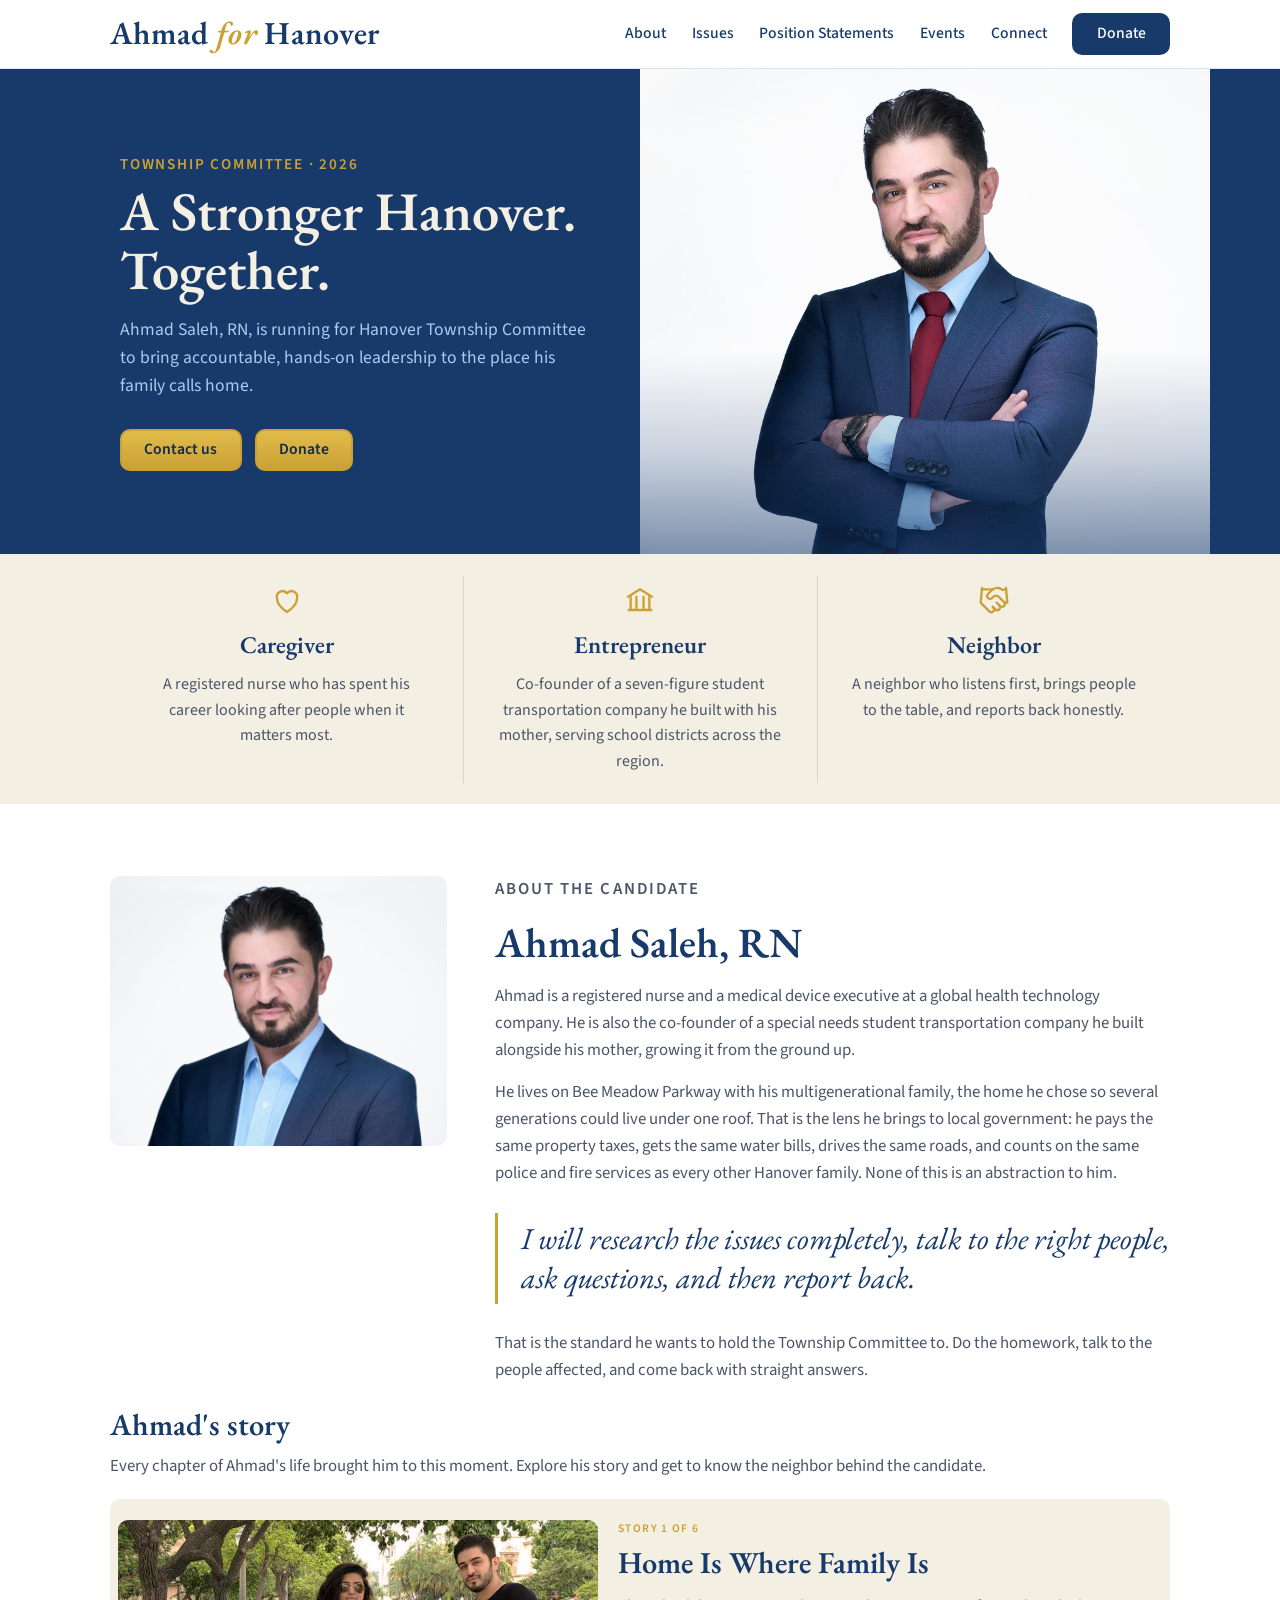
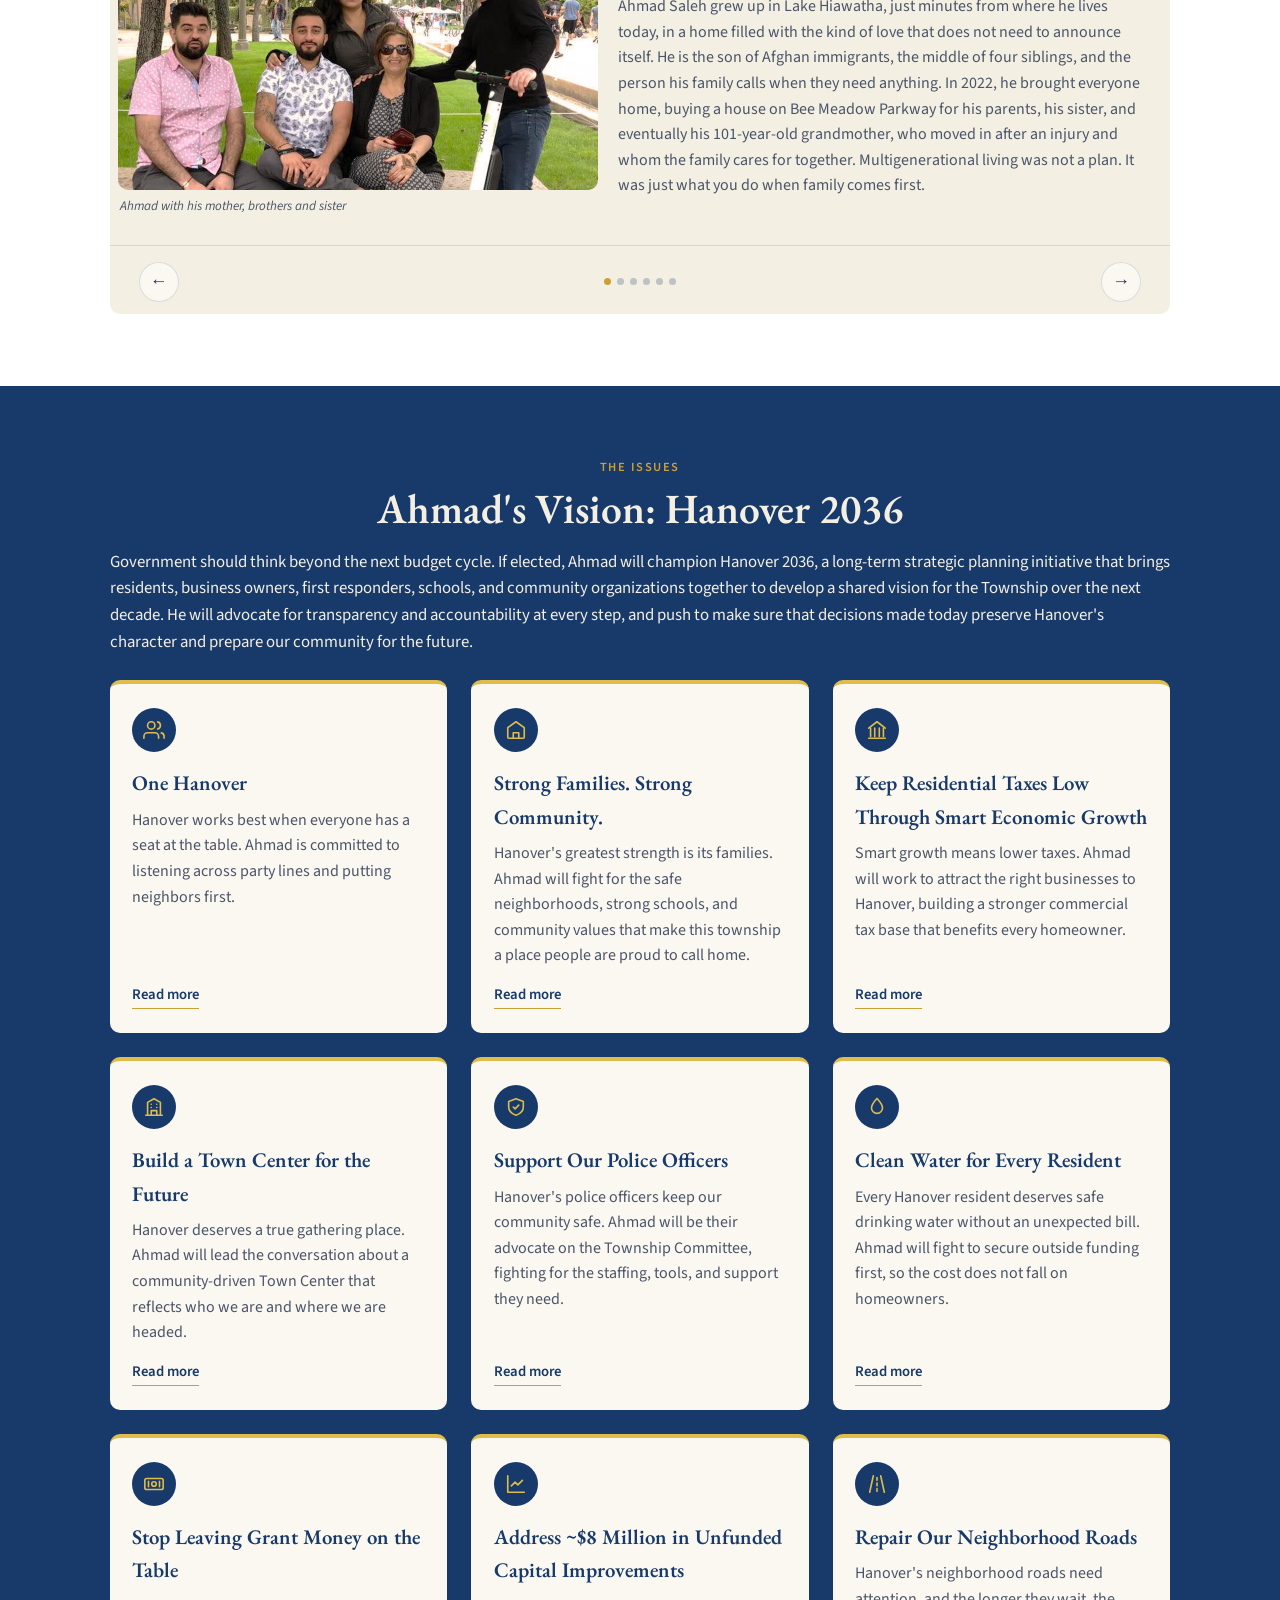
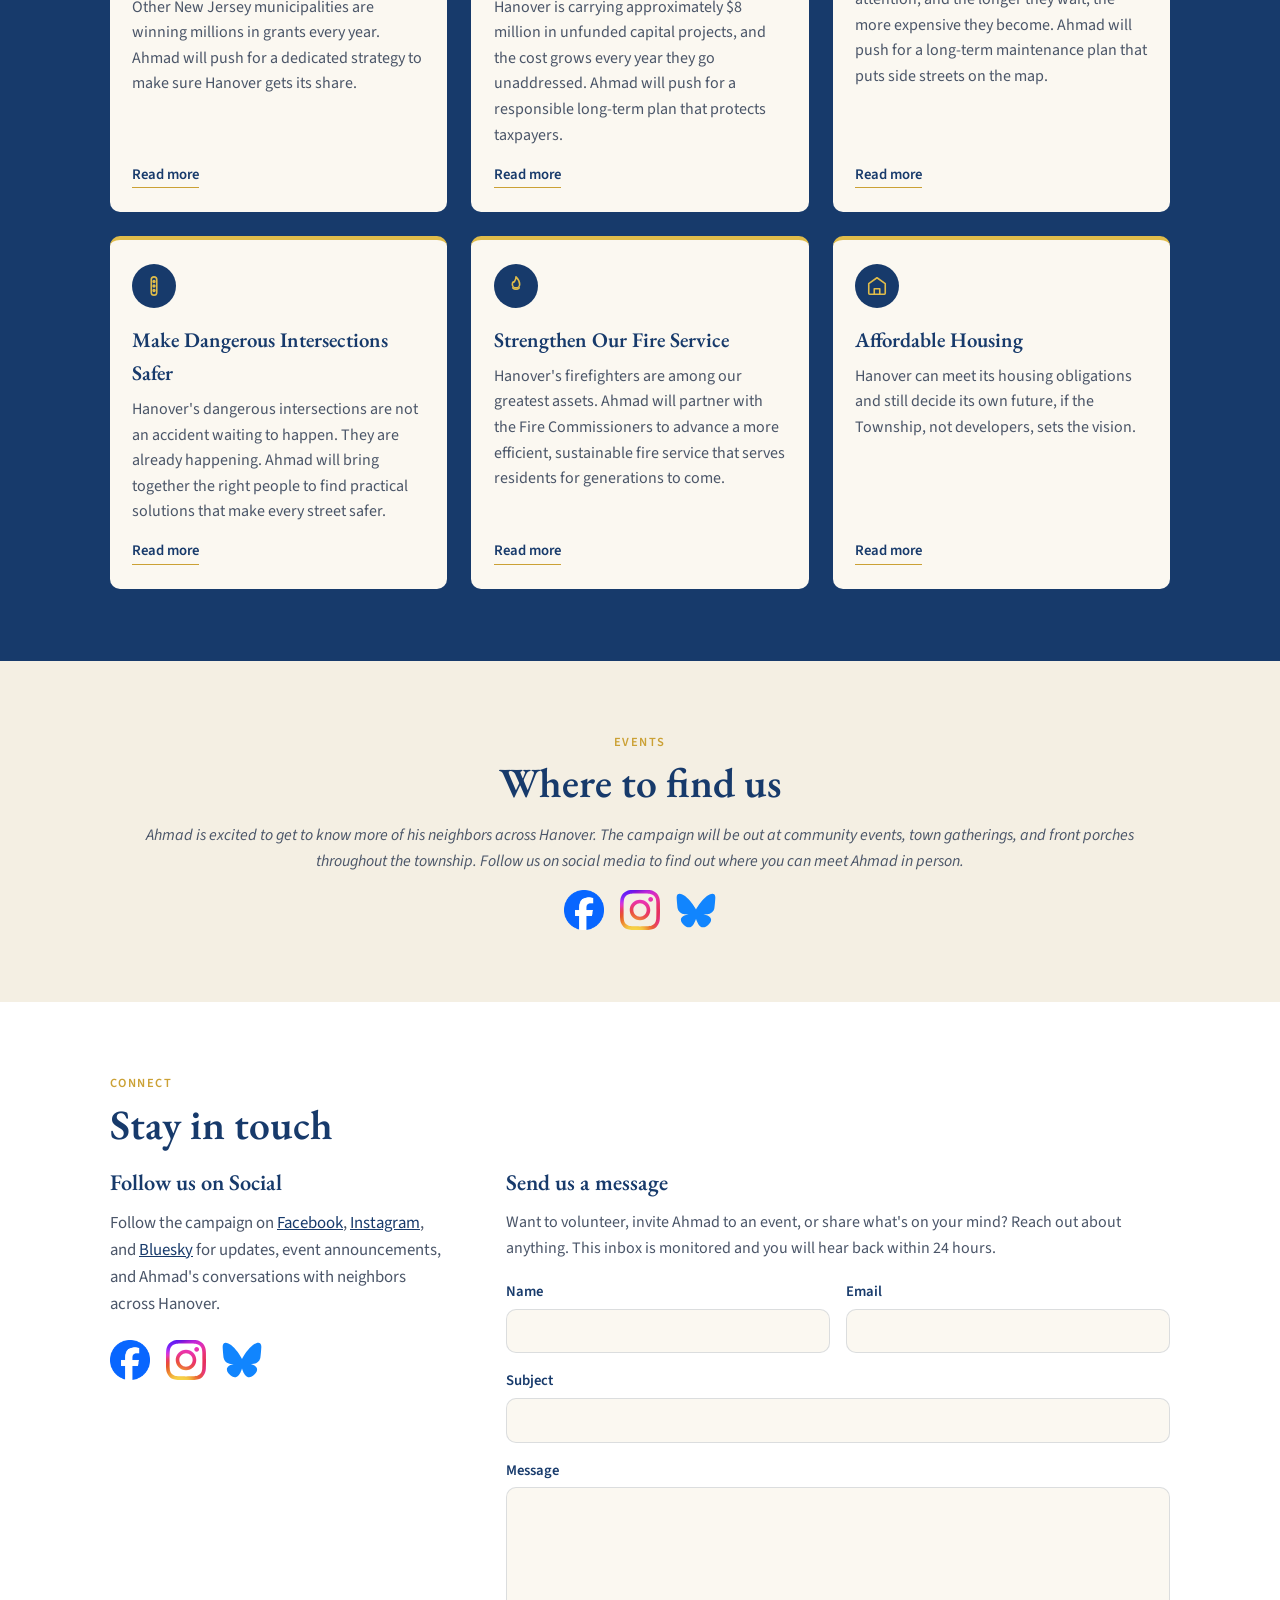
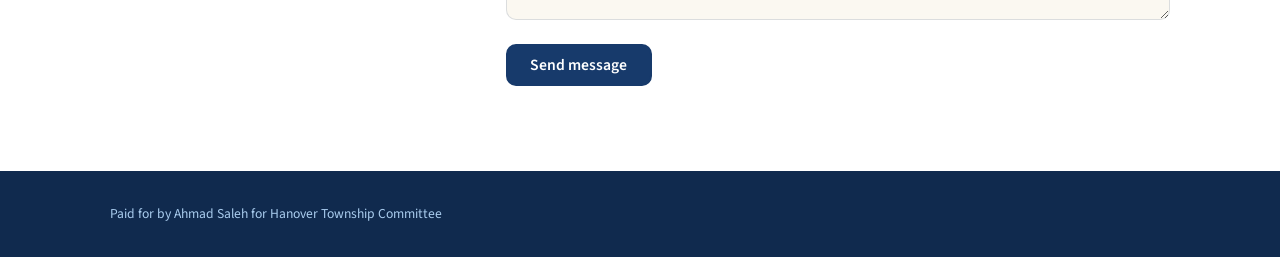
==== index.html @ 1527e68b "Update index.html" ====
<!DOCTYPE html>
<html lang="en">
<head>
<!-- Google tag (gtag.js) -->
<script async src="https://www.googletagmanager.com/gtag/js?id=G-3KCZQQZ3SS"></script>
<script>
  window.dataLayer = window.dataLayer || [];
  function gtag(){dataLayer.push(arguments);}
  gtag('js', new Date());

  gtag('config', 'G-3KCZQQZ3SS');
</script>
  <meta charset="UTF-8" />
  <meta name="viewport" content="width=device-width, initial-scale=1.0" />
  <title>Ahmad for Hanover Township Committee 2026</title>
  <meta name="description" content="Ahmad Saleh, Democrat for Hanover Township Committee. Caregiver. Builder. Bridge." />

  <!-- Google Fonts: EB Garamond (display) + Source Sans 3 (everything else) -->
  <link rel="preconnect" href="https://fonts.googleapis.com" />
  <link rel="preconnect" href="https://fonts.gstatic.com" crossorigin />
  <link href="https://fonts.googleapis.com/css2?family=EB+Garamond:ital,wght@0,400;0,500;0,600;1,400&family=Source+Sans+3:wght@400;500;600;700&display=swap" rel="stylesheet" />

  <link rel="stylesheet" href="styles/style.css" />


</head>
<body>
<!-- ============ HEADER / NAV ============ -->
  <header class="site-header">
    <div class="container nav-inner">
      <a class="brand" href="/" aria-label="Ahmad for Hanover, home">
        <!-- PLACEHOLDER: horizontal wordmark SVG goes here -->
        <span class="brand-placeholder">
          Ahmad <span class="brand-for">for</span> Hanover
        </span>
      </a>

      <button class="nav-toggle" aria-expanded="false" aria-controls="primary-nav" aria-label="Open menu">
        <span></span><span></span><span></span>
      </button>

      <nav id="primary-nav" class="primary-nav" aria-label="Primary">
        <ul>
          <li><a href="#about">About</a></li>
          <li><a href="#issues">Issues</a></li>
          <li><a href="/housing.html">Position Statements</a></li>
          <li><a href="#events">Events</a></li>
          <li><a href="#connect">Connect</a></li>
          <li><a class="btn btn-blue nav-cta" href="https://secure.actblue.com/donate/ahmad-for-hanover-township-committee" target="_blank" rel="noopener noreferrer">Donate</a></li>
        </ul>
      </nav>
    </div>
  </header>

  <main>

    <!-- ============ SPLIT HERO (Layout B) ============ -->
    <div class="hero-band">
      <section class="hero">
        <div class="hero-panel">
          <div class="hero-copy">
            <p class="eyebrow">Township Committee &middot; 2026</p>
            <h1 class="hero-title">A Stronger Hanover. Together.</h1>
            <p class="hero-sub">
              Ahmad Saleh, RN, is running for Hanover Township Committee to bring
              accountable, hands-on leadership to the place his family calls home.
            </p>
            <div class="hero-actions">
              <a class="btn btn-gold" href="#connect">Contact us</a>
              <a class="btn btn-gold" href="https://secure.actblue.com/donate/ahmad-for-hanover-township-committee" target="_blank" rel="noopener noreferrer">Donate</a>
            </div>
          </div>
        </div>
        <div class="hero-photo">
          <img class="hero-img" src="assets/images/hero.jpg" alt="Ahmad Saleh" />
          <div class="hero-photo-fade" aria-hidden="true"></div>
        </div>
      </section>
    </div>

    <!-- ============ BRAND PILLARS ============ -->
    <section class="pillars" aria-label="What Ahmad stands for">
      <div class="container pillars-grid">
        <article class="pillar">
          <div class="pillar-mark" aria-hidden="true">
            <svg viewBox="0 0 24 24" fill="none" stroke="currentColor" stroke-width="1.75" stroke-linecap="round" stroke-linejoin="round">
              <path d="M12 21s-7.5-4.6-7.5-10.2A4.3 4.3 0 0 1 12 7a4.3 4.3 0 0 1 7.5 3.8C19.5 16.4 12 21 12 21z"/>
            </svg>
          </div>
          <div class="pillar-text">
            <h2>Caregiver</h2>
            <p>A registered nurse who has spent his career looking after people when it matters most.</p>
          </div>
        </article>
        <article class="pillar">
          <div class="pillar-mark" aria-hidden="true">
            <svg viewBox="0 0 24 24" fill="none" stroke="currentColor" stroke-width="1.75" stroke-linecap="round" stroke-linejoin="round">
              <path d="M3 9.5 12 4l9 5.5"/>
              <path d="M5 9.5V19M9.33 9.5V19M14.67 9.5V19M19 9.5V19"/>
              <path d="M3.5 19.5h17"/>
            </svg>
          </div>
          <div class="pillar-text">
            <h2>Entrepreneur</h2>
            <p>Co-founder of a seven-figure student transportation company he built with his mother, serving school districts across the region.</p>
          </div>
        </article>
        <article class="pillar">
          <div class="pillar-mark" aria-hidden="true">
            <svg viewBox="0 0 24 24" fill="none" stroke="currentColor" stroke-width="1.75" stroke-linecap="round" stroke-linejoin="round">
              <path d="m11 17 2 2a1 1 0 1 0 3-3"/>
              <path d="m14 14 2.5 2.5a1 1 0 1 0 3-3l-3.88-3.88a3 3 0 0 0-4.24 0l-.88.88a1 1 0 1 1-3-3l2.81-2.81a5.79 5.79 0 0 1 7.06-.87l.47.28a2 2 0 0 0 1.42.25L21 4"/>
              <path d="m21 3 1 11h-2"/>
              <path d="M3 3 2 14l6.5 6.5a1 1 0 1 0 3-3"/>
              <path d="M3 4h8"/>
            </svg>
          </div>
          <div class="pillar-text">
            <h2>Neighbor</h2>
            <p>A neighbor who listens first, brings people to the table, and reports back honestly.</p>
          </div>
        </article>
      </div>
    </section>

    <!-- ============ ABOUT THE CANDIDATE ============ -->
    <section id="about" class="about">
      <div class="container">
        <div class="about-grid">
          <div class="about-photo">
            <img class="about-img" src="assets/images/headshot.jpg"
                alt="Ahmad Saleh, candidate for Hanover Township Committee" />
          </div>
          <div class="about-body">
            <p class="eyebrow">About the candidate</p>
            <h2 class="section-title">Ahmad Saleh, RN</h2>
            <p>
              Ahmad is a registered nurse and a medical device executive at a global health technology company.
              He is also the co-founder of a special needs student transportation company he built
              alongside his mother, growing it from the ground up.
            </p>
            <p>
              He lives on Bee Meadow Parkway with his multigenerational family, the home he chose
              so several generations could live under one roof. That is the lens he brings to local
              government: he pays the same property taxes, gets the same water bills, drives the
              same roads, and counts on the same police and fire services as every other Hanover
              family. None of this is an abstraction to him.
            </p>
            <img class="about-img about-img-mobile" src="assets/images/headshot.jpg"
               alt="Ahmad Saleh, candidate for Hanover Township Committee" />

            <blockquote class="pull-quote">
              I will research the issues completely, talk to the right people, ask questions,
              and then report back.
            </blockquote>

            <p>
              That is the standard he wants to hold the Township Committee to. Do the homework,
              talk to the people affected, and come back with straight answers.
            </p>
          </div>
        </div>

        <!-- ============ AHMAD'S STORY (inline carousel) ============ -->
        <div class="story-strip">
          <p class="story-heading">Ahmad's story</p>
          <p class="story-intro">
            Every chapter of Ahmad's life brought him to this moment. Explore his
            story and get to know the neighbor behind the candidate.
          </p>
          <div class="story-card">
            <div class="story-card-main">
              <figure class="story-figure">
                <img class="story-photo" id="story-photo" src="" alt="" />
                <figcaption class="story-caption" id="story-caption"></figcaption>
              </figure>
              <div class="story-content">
                <p class="overlay-eyebrow" id="story-count"></p>
                <h3 class="overlay-title" id="story-title"></h3>
                <div class="overlay-body" id="story-body"></div>
                <p class="overlay-swipe-hint" aria-hidden="true">&larr; swipe between stories &rarr;</p>
              </div>
            </div>
            <div class="overlay-nav story-nav">
              <button class="overlay-arrow" id="story-prev" aria-label="Previous story"><span aria-hidden="true">&larr;</span></button>
              <div class="overlay-dots" id="story-dots" aria-hidden="true"></div>
              <button class="overlay-arrow" id="story-next" aria-label="Next story"><span aria-hidden="true">&rarr;</span></button>
            </div>
          </div>
        </div>
      </div>

      <template id="story-data">
        <div data-title="Home Is Where Family Is" data-photo="assets/images/story/story-1-family.jpg" data-alt="Ahmad with his mother, brothers and sister" data-caption="Ahmad with his mother, brothers and sister">
          <p>Ahmad Saleh grew up in Lake Hiawatha, just minutes from where he lives today, in a home filled with the kind of love that does not need to announce itself. He is the son of Afghan immigrants, the middle of four siblings, and the person his family calls when they need anything. In 2022, he brought everyone home, buying a house on Bee Meadow Parkway for his parents, his sister, and eventually his 101-year-old grandmother, who moved in after an injury and whom the family cares for together. Multigenerational living was not a plan. It was just what you do when family comes first.</p>
        </div>
        <div data-title="The American Dream, Lived" data-photo="assets/images/story/story-2-american-dream.jpg" data-alt="Ahmad's mother and father" data-caption="Ahmad's mother and father">
          <p>Ahmad's father, a former engineering student from Kabul, woke at midnight for 34 years to push a coffee cart to a corner at 43rd and Broadway in Times Square. His mother earned her commercial driver's license and spent years transporting special needs children to school. They came to America with almost nothing, shielded their children from every hardship, and built a life that was, by any measure, extraordinary. Ahmad never felt the struggle. He felt rich. That is the greatest gift they gave him, and the standard he has carried ever since.</p>
        </div>
        <div data-title="A Caregiver at Heart" data-photo="assets/images/story/story-3-caregiver.jpg" data-alt="Ahmad is an experienced registered nurse" data-caption="Ahmad is an experienced registered nurse">
          <p>Ahmad found his calling in nursing almost by accident, stopping at a sign at County College of Morris one afternoon and feeling something click. He went on to graduate from Hackensack University's School of Nursing at Mountainside Hospital, where he discovered that caring for people, especially at their most vulnerable, was not just a skill but a vocation. He worked with patients at the end of life, sat with Holocaust survivors, and found in every room the same truth: showing up fully for another person is the most important thing you can do. He calls it sacred work. He still means it.</p>
        </div>
        <div data-title="The Executive Who Gets Things Done" data-photo="assets/images/story/story-4-executive.jpg" data-alt="Ahmad at the NASDAQ closing bell" data-caption="Ahmad at the NASDAQ closing bell">
          <p>Ahmad spent the past decade transforming healthcare organizations at scale, from rebuilding failing sales divisions to implementing new standards of care inside major health systems. He helped take a publicly traded healthcare company all the way to the NASDAQ closing bell. He manages budgets, negotiates contracts, works with hospital executives and boards, and applies the kind of rigorous, data-driven thinking that turns struggling organizations into high-performing ones. He brings every one of those skills to Hanover Township.</p>
        </div>
        <div data-title="An Entrepreneur's Grit" data-photo="assets/images/story/story-5-entrepreneur.jpg" data-alt="Ahmad leading employee training" data-caption="Ahmad leading employee training">
          <p>Ahmad and his mother built Safe and Secure Transportation together, starting from a conversation about why she was working for someone else's company when they could build their own. Today it is a seven-figure business serving school districts across the region, transporting special needs students with the same care his mother brought to the job long before it was hers to run. He knows what it takes to start something from nothing, make payroll, solve problems without a playbook, and be accountable to the families depending on you.</p>
        </div>
        <div data-title="Why Hanover, Why Now" data-photo="assets/images/story/story-6-hanover.jpg"  data-caption="Ahmad fellow Democrat leaders">
          <p>When Ahmad moved to Bee Meadow Parkway, he did what any neighbor does: he started paying attention. He joined the local Democratic committee, began having coffee with residents across the township, and found something consistent in those conversations: people who love Hanover and want their voices to matter more. He is running for Township Committee to bring a caring, curious, and prepared perspective to the issues affecting every household here. Not to take sides. To listen, do the homework, and show up for the town that has always felt like home.</p>
        </div>
      </template>
    </section>

    <!-- ============ ISSUES (placeholder cards) ============ -->
    <section id="issues" class="issues">
      <div class="container">
        <p class="eyebrow center">The Issues</p>
        <h2 class="section-title center">Ahmad's Vision: Hanover 2036</h2>
        <p class="issues-intro">
          Government should think beyond the next budget cycle. If elected, Ahmad will champion Hanover 2036, a long-term strategic planning initiative that brings residents, business owners, first responders, schools, and community organizations together to develop a shared vision for the Township over the next decade. He will advocate for transparency and accountability at every step, and push to make sure that decisions made today preserve Hanover's character and prepare our community for the future.
        </p>
        <div class="issues-grid">
          <article class="issue-card" data-issue="0" tabindex="0" role="button" aria-label="Read more about One Hanover">
            <span class="issue-icon" aria-hidden="true"><svg viewBox="0 0 24 24" fill="none" stroke="currentColor" stroke-width="1.75" stroke-linecap="round" stroke-linejoin="round"><path d="M17 21v-2a4 4 0 0 0-4-4H5a4 4 0 0 0-4 4v2"/><circle cx="9" cy="7" r="4"/><path d="M23 21v-2a4 4 0 0 0-3-3.87M16 3.13a4 4 0 0 1 0 7.75"/></svg></span>
            <h3>One Hanover</h3>
            <p>Hanover works best when everyone has a seat at the table. Ahmad is committed to listening across party lines and putting neighbors first.</p>
            <span class="read-more">Read more</span>
          </article>
          <article class="issue-card" data-issue="1" tabindex="0" role="button" aria-label="Read more about Strong Families, Strong Community">
            <span class="issue-icon" aria-hidden="true"><svg viewBox="0 0 24 24" fill="none" stroke="currentColor" stroke-width="1.75" stroke-linecap="round" stroke-linejoin="round"><path d="M3 9.5 12 3l9 6.5V20a1 1 0 0 1-1 1H4a1 1 0 0 1-1-1z"/><path d="M9 21v-6h6v6"/></svg></span>
            <h3>Strong Families. Strong Community.</h3>
            <p>Hanover's greatest strength is its families. Ahmad will fight for the safe neighborhoods, strong schools, and community values that make this township a place people are proud to call home.</p>
            <span class="read-more">Read more</span>
          </article>
          <article class="issue-card" data-issue="2" tabindex="0" role="button" aria-label="Read more about Keep Residential Taxes Low Through Smart Economic Growth">
            <span class="issue-icon" aria-hidden="true"><svg viewBox="0 0 24 24" fill="none" stroke="currentColor" stroke-width="1.75" stroke-linecap="round" stroke-linejoin="round"><path d="M3 21h18"/><path d="M3 10 12 3l9 7"/><path d="M5 10v9M9.5 10v9M14.5 10v9M19 10v9"/></svg></span>
            <h3>Keep Residential Taxes Low Through Smart Economic Growth</h3>
            <p>Smart growth means lower taxes. Ahmad will work to attract the right businesses to Hanover, building a stronger commercial tax base that benefits every homeowner.</p>
            <span class="read-more">Read more</span>
          </article>
          <article class="issue-card" data-issue="3" tabindex="0" role="button" aria-label="Read more about Build a Town Center for the Future">
            <span class="issue-icon" aria-hidden="true"><svg viewBox="0 0 24 24" fill="none" stroke="currentColor" stroke-width="1.75" stroke-linecap="round" stroke-linejoin="round"><path d="M3 21h18"/><path d="M5 21V7l7-4 7 4v14"/><path d="M9 21v-5h6v5"/><path d="M9 9h.01M15 9h.01M9 12.5h.01M15 12.5h.01"/></svg></span>
            <h3>Build a Town Center for the Future</h3>
            <p>Hanover deserves a true gathering place. Ahmad will lead the conversation about a community-driven Town Center that reflects who we are and where we are headed.</p><span class="read-more">Read more</span>
          </article>
          <article class="issue-card" data-issue="4" tabindex="0" role="button" aria-label="Read more about Support Our Police Officers">
            <span class="issue-icon" aria-hidden="true"><svg viewBox="0 0 24 24" fill="none" stroke="currentColor" stroke-width="1.75" stroke-linecap="round" stroke-linejoin="round"><path d="M12 3 4 6v6c0 5 3.5 7.5 8 9 4.5-1.5 8-4 8-9V6z"/><path d="m9 12 2 2 4-4"/></svg></span>
            <h3>Support Our Police Officers</h3>
            <p>Hanover's police officers keep our community safe. Ahmad will be their advocate on the Township Committee, fighting for the staffing, tools, and support they need.</p>
            <span class="read-more">Read more</span>
          </article>
          <article class="issue-card" data-issue="5" tabindex="0" role="button" aria-label="Read more about Clean Water for Every Resident">
            <span class="issue-icon" aria-hidden="true"><svg viewBox="0 0 24 24" fill="none" stroke="currentColor" stroke-width="1.75" stroke-linecap="round" stroke-linejoin="round"><path d="M12 2.7s6 6.4 6 10.3a6 6 0 0 1-12 0c0-3.9 6-10.3 6-10.3z"/></svg></span>
            <h3>Clean Water for Every Resident</h3>
            <p>Every Hanover resident deserves safe drinking water without an unexpected bill. Ahmad will fight to secure outside funding first, so the cost does not fall on homeowners.</p>
            <span class="read-more">Read more</span>
          </article>
          <article class="issue-card" data-issue="6" tabindex="0" role="button" aria-label="Read more about Stop Leaving Grant Money on the Table">
            <span class="issue-icon" aria-hidden="true"><svg viewBox="0 0 24 24" fill="none" stroke="currentColor" stroke-width="1.75" stroke-linecap="round" stroke-linejoin="round"><rect x="2" y="6" width="20" height="12" rx="2"/><circle cx="12" cy="12" r="2.5"/><path d="M6 9v6M18 9v6"/></svg></span>
            <h3>Stop Leaving Grant Money on the Table</h3>
            <p>Other New Jersey municipalities are winning millions in grants every year. Ahmad will push for a dedicated strategy to make sure Hanover gets its share.</p>
            <span class="read-more">Read more</span>
          </article>
          <article class="issue-card" data-issue="7" tabindex="0" role="button" aria-label="Read more about Address roughly 8 million dollars in Unfunded Capital Improvements">
            <span class="issue-icon" aria-hidden="true"><svg viewBox="0 0 24 24" fill="none" stroke="currentColor" stroke-width="1.75" stroke-linecap="round" stroke-linejoin="round"><path d="M3 3v18h18"/><path d="m19 8-5 5-3-3-4 4"/></svg></span>
            <h3>Address ~$8 Million in Unfunded Capital Improvements</h3>
            <p>Hanover is carrying approximately $8 million in unfunded capital projects, and the cost grows every year they go unaddressed. Ahmad will push for a responsible long-term plan that protects taxpayers.</p>
            <span class="read-more">Read more</span>
          </article>
          <article class="issue-card" data-issue="8" tabindex="0" role="button" aria-label="Read more about Repair Our Neighborhood Roads">
            <span class="issue-icon" aria-hidden="true"><svg viewBox="0 0 24 24" fill="none" stroke="currentColor" stroke-width="1.75" stroke-linecap="round" stroke-linejoin="round"><path d="M4 21 8 3M20 21 16 3"/><path d="M12 5v3M12 11v3M12 17v3"/></svg></span>
            <h3>Repair Our Neighborhood Roads</h3>
            <p>Hanover's neighborhood roads need attention, and the longer they wait, the more expensive they become. Ahmad will push for a long-term maintenance plan that puts side streets on the map.</p>
            <span class="read-more">Read more</span>
          </article>
          <article class="issue-card" data-issue="9" tabindex="0" role="button" aria-label="Read more about Make Dangerous Intersections Safer">
            <span class="issue-icon" aria-hidden="true"><svg viewBox="0 0 24 24" fill="none" stroke="currentColor" stroke-width="1.75" stroke-linecap="round" stroke-linejoin="round"><rect x="9" y="2" width="6" height="20" rx="3"/><circle cx="12" cy="7" r="1"/><circle cx="12" cy="12" r="1"/><circle cx="12" cy="17" r="1"/></svg></span>
            <h3>Make Dangerous Intersections Safer</h3>
            <p>Hanover's dangerous intersections are not an accident waiting to happen. They are already happening. Ahmad will bring together the right people to find practical solutions that make every street safer.</p>
            <span class="read-more">Read more</span>
          </article>
          <article class="issue-card" data-issue="10" tabindex="0" role="button" aria-label="Read more about Strengthen Our Fire Service">
            <span class="issue-icon" aria-hidden="true"><svg viewBox="0 0 24 24" fill="none" stroke="currentColor" stroke-width="1.75" stroke-linecap="round" stroke-linejoin="round"><path d="M12 2s4 4 4 8a4 4 0 0 1-8 0c0-1 .5-2 1-2.5C9 9 12 6 12 2z"/><path d="M8.5 14a5 5 0 0 0 7 0"/></svg></span>
            <h3>Strengthen Our Fire Service</h3>
            <p>Hanover's firefighters are among our greatest assets. Ahmad will partner with the Fire Commissioners to advance a more efficient, sustainable fire service that serves residents for generations to come.</p>
            <span class="read-more">Read more</span>
          </article>
          <article class="issue-card" data-issue="11" tabindex="0" role="button" aria-label="Read more about Affordable Housing">
            <span class="issue-icon" aria-hidden="true"><svg viewBox="0 0 24 24" fill="none" stroke="currentColor" stroke-width="1.75" stroke-linecap="round" stroke-linejoin="round"><path d="M3 9.5 12 3l9 6.5V20a1 1 0 0 1-1 1H4a1 1 0 0 1-1-1z"/><path d="M9 21v-6h6v6"/></svg></span>
            <h3>Affordable Housing</h3>
            <p>Hanover can meet its housing obligations and still decide its own future, if the Township, not developers, sets the vision.</p>
            <span class="read-more">Read more</span>
          </article>
        </div>
      </div>
    </section>

    <!-- ============ ISSUES OVERLAY ============ -->
    <div class="issue-overlay" id="issue-overlay" aria-hidden="true" role="dialog" aria-modal="true" aria-labelledby="overlay-title">
      <div class="issue-overlay-backdrop" data-close></div>
      <div class="issue-overlay-panel" role="document">
        <button class="issue-overlay-close" data-close aria-label="Close">&times;</button>
        <p class="overlay-eyebrow" id="overlay-count"></p>
        <h3 class="overlay-title" id="overlay-title"></h3>
        <div class="overlay-body" id="overlay-body"></div>
        <p class="overlay-swipe-hint" aria-hidden="true">&larr; swipe to move between issues &rarr;</p>
        <div class="overlay-nav">
          <button class="overlay-arrow" id="overlay-prev" aria-label="Previous issue"><span aria-hidden="true">&larr;</span></button>
          <div class="overlay-dots" id="overlay-dots" aria-hidden="true"></div>
          <button class="overlay-arrow" id="overlay-next" aria-label="Next issue"><span aria-hidden="true">&rarr;</span></button>
        </div>
      </div>
    </div>

    <template id="issue-data">
      <div data-title="One Hanover">
        <p>Local government should bring people together, not divide them. Whether residents are Republican, Democrat, Independent, or unaffiliated, everyone wants safe neighborhoods, well-maintained roads, responsible spending, and a town they can be proud of. If elected, Ahmad will listen first, work with anyone who has good ideas, and always put Hanover ahead of partisan politics. At the end of the day, neighbors come before party labels, and that is the principle he will bring to every meeting and every vote.</p>
      </div>
      <div data-title="Strong Families. Strong Community.">
        <p>The strength of Hanover has always been its families. Ahmad believes in supporting safe neighborhoods, access to healthcare and well-funded public health programs, excellent schools, academic achievement, personal responsibility, civic pride, patriotism, and respect for every person. If elected, he will advocate for policies that embrace new opportunities while preserving the values that have made Hanover such an exceptional place to live and raise a family.</p>
      </div>
      <div data-title="Keep Residential Taxes Low Through Smart Economic Growth">
        <p>The most sustainable way to keep residential property taxes low is by growing Hanover's commercial tax base. If elected, Ahmad will actively champion efforts to engage businesses and employers that are a good fit for the community, encouraging them to relocate or expand in Hanover. Every quality business attracted to the township strengthens the local economy, creates jobs, and helps reduce the tax burden on homeowners.</p>
      </div>
      <div data-title="Build a Town Center for the Future">
        <p>Hanover deserves a place that brings the community together. As part of Hanover 2036, Ahmad will facilitate a community-driven conversation about developing a public-private partnership to create a vibrant Town Center that supports local businesses, provides gathering spaces for families, and gives residents a destination they can truly call the heart of Hanover. He will advocate that any future development respect the character of the Township while enhancing the quality of life for everyone who calls it home.</p>
      </div>
      <div data-title="Support Our Police Officers">
        <p>Public safety is government's first responsibility. Hanover currently has approximately 31 police officers serving the Township, and Ahmad believes the community should continually evaluate whether that staffing level is sufficient to meet the needs of a growing population. If elected, he will advocate for the personnel, equipment, training, and technology officers need to continue keeping Hanover one of the safest communities in New Jersey. They will find a steadfast partner and a strong voice on the Township Committee.</p>
      </div>
      <div data-title="Clean Water for Every Resident">
        <p>Every resident deserves safe drinking water without facing an unreasonable financial burden. The controversy surrounding Hanover's water infrastructure, known locally as Pipegate, raised serious questions about transparency, accountability, and whether residents were given a full picture of the decisions being made on their behalf. Ahmad believes those questions deserve straight answers, and that the best way to restore trust is through action. If elected, he will work aggressively with neighboring municipalities, Morris County, the State of New Jersey, and the federal government to pursue every available funding opportunity for lead service line replacement. Before asking Hanover taxpayers to pay more, he will push to exhaust every outside funding source available.</p>
      </div>
      <div data-title="Stop Leaving Grant Money on the Table">
        <p>Every year, municipalities across New Jersey secure millions of dollars in grants for roads, infrastructure, parks, recreation, public safety, flood mitigation, and environmental projects. Hanover has largely left that money on the table. If elected, Ahmad will advocate for a dedicated municipal grant strategy: a systematic approach to identifying, pursuing, and winning the funding that other townships are already capturing. Every grant dollar Hanover secures is a dollar its taxpayers do not have to provide.</p>
      </div>
      <div data-title="Address ~$8 Million in Unfunded Capital Improvements">
        <p>Hanover currently has approximately $8 million in unfunded capital improvement projects that will eventually need to be addressed. While the budget appears balanced due to a provision the state allows, the Township is carrying a growing debt obligation that does not disappear by being deferred. Delaying these projects only increases their future cost, and without a long-term funding strategy, taxpayers could continue seeing approximately $1 to $2 million in additional debt issued each year just to keep pace. If elected, Ahmad will advocate for responsible financial planning that prioritizes projects, pursues outside funding, and protects taxpayers from unnecessary debt.</p>
      </div>
      <div data-title="Repair Our Neighborhood Roads">
        <p>Residents should not have to weave around potholes or drive over rough, deteriorating roads every day. If elected, Ahmad will advocate for prioritizing the repair of neighborhood streets, improving pavement conditions, and developing a long-term maintenance schedule that addresses roads before they become significantly more expensive to fix. Side streets in particular deserve attention, not just main roads. Well-maintained roads improve safety, protect vehicles, and preserve property values throughout the Township.</p>
      </div>
      <div data-title="Make Dangerous Intersections Safer">
        <p>Too many intersections throughout Hanover have become frequent locations for accidents and near misses. If elected, Ahmad will work with traffic engineers, county officials, law enforcement, and residents to identify practical safety improvements, including better traffic signal timing, improved signage, safer pedestrian crossings, and traffic-calming measures where appropriate. Smart infrastructure saves lives.</p>
      </div>
      <div data-title="Strengthen Our Fire Service">
        <p>When residents dial 911, they expect a fast and responsive fire department. Hanover's volunteer and paid firefighters are among the Township's greatest assets, and they deserve full support. While statute requires separation between the Township Committee and the independent fire districts, if elected Ahmad will partner with the Fire Commissioners to advocate for a consolidated and hybrid approach that improves operational efficiency, strengthens recruitment and retention, and explores opportunities for greater coordination where it benefits both public safety and taxpayers. He will also raise the urgency of addressing the condemned third floor of the Cedar Knolls firehouse, a safety issue that has gone unresolved for too long. The goal is straightforward: support the Commissioners, advance a sustainable hybrid model, and ensure Hanover has an outstanding fire service for generations to come.</p>
      </div>
      <div data-title="Affordable Housing">
        <p>Hanover can meet its housing obligations and still decide its own future, if the Township, not developers, sets the vision.</p>
        <p><a href="/housing.html">Read the full position statement: Affordable Housing: A Constitutional Conundrum</a></p>
      </div>
    </template>

    <!-- ============ EVENTS  ============ -->
    <section id="events" class="events">
      <div class="container">
        <p class="eyebrow center">Events</p>
        <h2 class="section-title center">Where to find us</h2>
        <p class="placeholder-note center">
          Ahmad is excited to get to know more of his neighbors across Hanover.
          The campaign will be out at community events, town gatherings, and
          front porches throughout the township. Follow us on social media to
          find out where you can meet Ahmad in person.
        </p>
        <div class="social-links social-links-center">
          <a href="https://www.facebook.com/ahmad4hanover" target="_blank" rel="noopener noreferrer" aria-label="Ahmad for Hanover on Facebook">
            <img src="assets/images/social/facebook.png" alt="" />
          </a>
          <a href="https://www.instagram.com/ahmad4hanover" target="_blank" rel="noopener noreferrer" aria-label="Ahmad for Hanover on Instagram">
            <img src="assets/images/social/instagram.svg" alt="" />
          </a>
          <a href="https://bsky.app/profile/ahmad4hanover.bsky.social" target="_blank" rel="noopener noreferrer" aria-label="Ahmad for Hanover on Bluesky">
            <img src="assets/images/social/bluesky.svg" alt="" />
          </a>
        </div>
      </div>
    </section>

    <!-- ============ CONNECT ============ -->
    <section id="connect" class="connect">
      <div class="container">
        <p class="eyebrow">Connect</p>
        <h2 class="section-title">Stay in touch</h2>
        <div class="connect-grid">
          <div class="connect-social">
            <h3 class="connect-subtitle">Follow us on Social</h3>
            <p>
              Follow the campaign on
              <a href="https://www.facebook.com/ahmad4hanover" target="_blank" rel="noopener noreferrer">Facebook</a>,
              <a href="https://www.instagram.com/ahmad4hanover" target="_blank" rel="noopener noreferrer">Instagram</a>,
              and <a href="https://bsky.app/profile/ahmad4hanover.bsky.social" target="_blank" rel="noopener noreferrer">Bluesky</a>
              for updates, event announcements, and Ahmad's conversations with
              neighbors across Hanover.
            </p>
            <div class="social-links">
              <a href="https://www.facebook.com/ahmad4hanover" target="_blank" rel="noopener noreferrer" aria-label="Ahmad for Hanover on Facebook">
                <img src="assets/images/social/facebook.png" alt="" />
              </a>
              <a href="https://www.instagram.com/ahmad4hanover" target="_blank" rel="noopener noreferrer" aria-label="Ahmad for Hanover on Instagram">
                <img src="assets/images/social/instagram.svg" alt="" />
              </a>
              <a href="https://bsky.app/profile/ahmad4hanover.bsky.social" target="_blank" rel="noopener noreferrer" aria-label="Ahmad for Hanover on Bluesky">
                <img src="assets/images/social/bluesky.svg" alt="" />
              </a>
            </div>
          </div>
          <form class="connect-form" id="connect-form" novalidate>
            <h3 class="connect-subtitle">Send us a message</h3>
            <p class="connect-form-intro">
              Want to volunteer, invite Ahmad to an event, or share what's on your
              mind? Reach out about anything. This inbox is monitored and you will
              hear back within 24 hours.
            </p>

            <div class="form-row">
              <div class="form-field">
                <label for="cf-name">Name</label>
                <input type="text" id="cf-name" name="name" required autocomplete="name" />
              </div>
              <div class="form-field">
                <label for="cf-email">Email</label>
                <input type="email" id="cf-email" name="email" required autocomplete="email" />
              </div>
            </div>
            <div class="form-field hp-field" style="position:absolute;left:-9999px;top:auto;overflow:hidden" aria-hidden="true">
              <label for="cf-website">Website</label>
              <input type="text" id="cf-website" name="website" tabindex="-1" autocomplete="off" />
            </div>
            <div class="form-field">
              <label for="cf-subject">Subject</label>
              <input type="text" id="cf-subject" name="subject" required />
            </div>
            <div class="form-field">
              <label for="cf-message">Message</label>
              <textarea id="cf-message" name="message" rows="5" required></textarea>
            </div>
            <button type="submit" class="btn btn-blue">Send message</button>
            <p class="form-status" id="form-status" role="status" aria-live="polite"></p>
          </form>
        </div>
      </div>
    </section>

  </main>

  <!-- ============ FOOTER ============ -->
  <footer class="site-footer">
    <div class="container footer-inner">
      <p class="disclaimer">Paid for by Ahmad Saleh for Hanover Township Committee</p>
    </div>
  </footer>

  <script src="scripts/scripts.js"></script>


</body>
</html>
---- styles/style.css ----
/* ==========================================================================
   Ahmad for Hanover Township Committee
   style.css  —  first pass
   Palette and type are locked. Tokens live here so there is one source of truth.
   ========================================================================== */

:root {
  /* ---- Locked palette ---- */
  --blue:       #173A6B;  /* primary */
  --gold:       #CBA135;  /* accent only, never large fills */
  --slate:      #4A5568;  /* support / body text */
  --light-blue: #A9CCEE;  /* fills / backgrounds, never text */
  --cream:      #F4EFE3;  /* ground, used instead of white */
  --white:      #FFFFFF;  /* clean ground for the masthead; flag-inspired (red detail TBD) */

  /* ---- Derived utility tones (kept on-palette) ---- */
  --blue-deep:  #102a4e;  /* darker blue for depth on the navy panel */
  --cream-card: #fbf8f1;  /* slightly lifted cream for cards on cream ground */
  --ink:        #1f2733;  /* near-black for body text, warmer than pure black */
  --hairline:   rgba(23, 58, 107, 0.14);

  /* ---- Type ---- */
  --serif: "EB Garamond", Georgia, "Times New Roman", serif;  /* display only */
  --sans:  "Source Sans 3", system-ui, -apple-system, Segoe UI, Roboto, sans-serif;
  --leading: 1.6;

  /* ---- Layout ---- */
  --maxw: 1140px;
  --gutter: clamp(1rem, 4vw, 2.5rem);
  --radius: 10px;
}

/* ---- Reset-ish ---- */
*, *::before, *::after { box-sizing: border-box; }
html { scroll-behavior: smooth; }
body {
  margin: 0;
  font-family: var(--sans);
  color: var(--ink);
  background: var(--cream);
  line-height: var(--leading);
  -webkit-font-smoothing: antialiased;
}
img { max-width: 100%; display: block; }
a { color: var(--blue); }

.container {
  width: 100%;
  max-width: var(--maxw);
  margin-inline: auto;
  padding-inline: var(--gutter);
}

/* Big serif moments, clean sans everywhere else */
h1, h2, h3, .hero-title, .section-title { font-family: var(--serif); }

.eyebrow {
  font-family: var(--sans);
  text-transform: uppercase;
  letter-spacing: 0.12em;
  font-size: 0.78rem;
  font-weight: 600;
  color: var(--gold);
  margin: 0 0 0.4rem;
}
.eyebrow.center,
.section-title.center,
.placeholder-note.center { text-align: center; }

.section-title {
  font-size: clamp(1.8rem, 3.4vw, 2.6rem);
  font-weight: 600;
  color: var(--blue);
  margin: 0 0 1rem;
  line-height: 1.15;
}

/* ---- Buttons ---- */
.btn {
  display: inline-block;
  font-family: var(--sans);
  font-weight: 600;
  font-size: 0.98rem;
  line-height: 1;
  text-decoration: none;
  padding: 0.7rem 1.4rem;
  border-radius: var(--radius);
  border: 2px solid transparent;
  cursor: pointer;
  transition: transform 0.05s ease, background 0.15s ease, color 0.15s ease;
}
.btn:active { transform: translateY(1px); }
.btn-gold {
  background: linear-gradient(180deg, #E0BC4A 0%, #CBA135 100%);
  color: var(--blue-deep);
  border-color: #CBA135;
}
.btn-gold:hover {
  background: linear-gradient(180deg, #D4AE3E 0%, #B9912D 100%);
  border-color: #b9912d;
}
.btn-blue {
  background: var(--blue);
  color: var(--white);
  border-color: var(--blue);
}
.btn-blue:hover { background: var(--blue-deep); border-color: var(--blue-deep); }

/* ==========================================================================
   HEADER / NAV
   ========================================================================== */
.site-header {
  background: var(--white);
  border-bottom: 1px solid var(--hairline);
  position: sticky;
  top: 0;
  z-index: 50;
}
.nav-inner {
  display: flex;
  align-items: center;
  justify-content: space-between;
  min-height: 68px;
}
.brand { text-decoration: none; }
.brand-placeholder {
  font-family: var(--serif);
  font-size: 2rem;
  font-weight: 600;
  color: var(--blue);
  letter-spacing: 0.01em;
}
.brand-for { color: var(--gold); font-style: italic; }

.primary-nav ul {
  list-style: none;
  display: flex;
  align-items: center;
  gap: 1.6rem;
  margin: 0;
  padding: 0;
}
.primary-nav a {
  font-family: var(--sans);
  color: var(--blue);
  text-decoration: none;
  font-weight: 500;
  font-size: 0.98rem;
}
.primary-nav a:hover { color: var(--blue-deep); }
.nav-cta { color: var(--white) !important; }
.nav-cta:hover { color: var(--white) !important; }

.nav-toggle {
  display: none;
  flex-direction: column;
  gap: 5px;
  background: none;
  border: 0;
  padding: 8px;
  cursor: pointer;
}
.nav-toggle span {
  width: 26px;
  height: 2px;
  background: var(--blue);
  display: block;
}

/* ==========================================================================
   SPLIT HERO (Layout B)
   ========================================================================== */
.hero {
  max-width: var(--maxw);
  margin-inline: auto;
  display: grid;
  grid-template-columns: 1fr 1fr;
  height: 485px;
  overflow: hidden;
}

.hero-band {
  background: var(--blue);
}

.hero-panel {
  background: var(--blue);
  display: flex;
  align-items: center;
  padding: clamp(2.5rem, 6vw, 5rem) var(--gutter);
}
.hero-copy { max-width: 30rem; margin-left: auto; }
.hero-copy .eyebrow { font-size: 0.95rem; }

.hero-title {
  color: var(--cream);
  font-size: clamp(2.2rem, 4.5vw, 3.4rem);
  font-weight: 600;
  line-height: 1.08;
  margin: 0 0 1rem;
}
.hero-sub {
  color: var(--light-blue);
  font-size: 1.1rem;
  margin: 0 0 1.8rem;
}
.hero-actions { display: flex; gap: 0.8rem; flex-wrap: wrap; }

.hero-photo { background: var(--light-blue); position: relative; overflow: hidden; }
.hero-img {
  width: 100%;
  height: 485px;
  object-fit: cover;
  object-position: 50% 25%;
  display: block;
}
.hero-photo-fade {
  position: absolute;
  inset: 0;
  pointer-events: none;
  background: linear-gradient(to top,
    rgba(23,58,107,0.55) 0%,
    rgba(23,58,107,0.22) 20%,
    rgba(23,58,107,0.0) 42%);
}

/* ==========================================================================
   BRAND PILLARS
   ========================================================================== */
.pillars { background: var(--cream); padding: clamp(0.75rem, 2vw, 1.35rem) 0; }
.pillars-grid {
  display: grid;
  grid-template-columns: repeat(3, 1fr);
}
.pillar {
  padding: 0.5rem 2rem;
  text-align: center;
}
.pillar + .pillar { border-left: 1px solid var(--hairline); }
.pillar-mark { color: var(--gold); margin-bottom: 0.1rem; }
.pillar-mark svg { width: 32px; height: 32px; }
.pillar h2 {
  color: var(--blue);
  font-size: 1.5rem;
  font-weight: 600;
  margin: 0 0 0.5rem;
}
.pillar p { color: var(--slate); margin: 0; }

/* ==========================================================================
   ABOUT
   ========================================================================== */
.about { background: var(--white); padding: clamp(2.5rem, 6vw, 4.5rem) 0; }
.about-grid {
  display: grid;
  grid-template-columns: 1fr 2fr;
  gap: clamp(1.5rem, 4vw, 3rem);
  align-items: start;
}
.about-img { width: 100%; border-radius: var(--radius); display: block; }
.about-img-mobile { display: none; }
.about-body p { color: var(--slate); margin: 0 0 1rem; font-size: 1.05rem; }

.pull-quote {
  font-family: var(--serif);
  font-style: italic;
  font-size: clamp(1.4rem, 2.6vw, 1.9rem);
  line-height: 1.3;
  color: var(--blue);
  border-left: 3px solid var(--gold);
  padding: 0.4rem 0 0.4rem 1.4rem;
  margin: 1.6rem 0;
}
.about-links {
  font-size: 0.95rem;
  background: var(--cream);
  border-radius: var(--radius);
  padding: 0.7rem 1rem;
  display: inline-block;
}
.about-links a { font-weight: 600; border-bottom: 1.5px solid var(--gold); text-decoration: none; padding-bottom: 1px; }

.story-heading {
  font-family: var(--serif);
  color: var(--blue);
  font-size: clamp(1.4rem, 2.4vw, 1.9rem);
  font-weight: 600;
  margin: 0 0 0.3rem;
}

/* ---- Ahmad's story (inline carousel) ---- */
.story-strip { margin-top: 0rem; }
.story-intro { color: var(--slate); margin: 0 0 1.2rem; font-size: 1.05rem; }

.story-card {
  background: var(--cream);
  border-radius: var(--radius);
  overflow: hidden;
}
.story-card-main {
  display: grid;
  grid-template-columns: 480px 1fr;
  gap: 1rem;
  align-items: start;
  padding: 0.5rem 0 0.5rem 0.5rem;
  margin-top: 0.4rem; 
}
.story-figure { margin: 0; }

.story-caption {
  font-size: 0.82rem;
  font-style: italic;
  color: var(--slate);
  margin-top: 0.4rem;
  padding-left: 2px;
}
.story-photo {
  width: 100%;
  height: 270px;
  object-fit: cover;
  display: block;
  border-radius: var(--radius);
  margin-top: 0.4rem; 
}
.story-content { padding: 0 1.5rem 0 .25rem; }
.story-nav {
  margin-top: 0;
  padding: 0.8rem 1.8rem;
  border-top: 1px solid var(--hairline);
}
.story-nav .overlay-arrow { background: var(--cream-card); }

/* ==========================================================================
   ISSUES
   ========================================================================== */
.issues { background: var(--blue); padding: clamp(2.5rem, 6vw, 4.5rem) 0; }
.issues .section-title { color: var(--cream); }
.issues-intro {
  max-width: none;
  margin: 0;
  text-align: left;
  font-size: 1.05rem;
  color: var(--cream);
}
.issues-grid {
  display: grid;
  grid-template-columns: repeat(3, 1fr);
  gap: 1.5rem;
  margin-top: 1.5rem;
}
.issue-card {
  display: flex;
  flex-direction: column;
  background: var(--cream-card);
  border-top: 4px solid #E0BC4A;
  border-radius: var(--radius);
  padding: 1.5rem 1.4rem;
  cursor: pointer;
  transition: transform 0.12s ease, box-shadow 0.12s ease;
}
.issue-card:hover,
.issue-card:focus-visible {
  transform: translateY(-2px);
  box-shadow: 0 6px 18px rgba(16, 42, 78, 0.18);
  outline: none;
}
.issue-icon {
  display: inline-flex;
  align-items: center;
  justify-content: center;
  width: 44px;
  height: 44px;
  border-radius: 50%;
  background: var(--blue);
  color: #E0BC4A;
  margin-bottom: 0.9rem;
}
.issue-icon svg { width: 22px; height: 22px; }
.issue-card h3 {
  font-family: var(--serif);
  color: var(--blue);
  font-size: 1.3rem;
  font-weight: 600;
  margin: 0 0 0.5rem;
}
.issue-card p { color: var(--slate); margin: 0; flex: 1; }
.read-more {
  align-self: flex-start;
  margin-top: 0.9rem;
  color: var(--blue);
  font-family: var(--sans);
  font-size: 0.92rem;
  font-weight: 600;
  border-bottom: 1.5px solid var(--gold);
  padding-bottom: 1px;
}

/* ---- Issues overlay ---- */
.issue-overlay {
  position: fixed;
  inset: 0;
  z-index: 100;
  display: none;
  align-items: center;
  justify-content: center;
  padding: 1.5rem;
}
.issue-overlay.open { display: flex; }
.issue-overlay-backdrop {
  position: absolute;
  inset: 0;
  background: rgba(16, 42, 78, 0.55);
}
.issue-overlay-panel {
  position: relative;
  background: var(--cream);
  border-radius: var(--radius);
  max-width: 480px;
  width: 100%;
  max-height: 85vh;
  overflow-y: auto;
  padding: 2rem 2rem 1.6rem;
  box-shadow: 0 24px 60px rgba(16, 42, 78, 0.4);
}
.issue-overlay-close {
  position: absolute;
  top: 0.7rem;
  right: 0.9rem;
  background: none;
  border: 0;
  font-size: 1.7rem;
  line-height: 1;
  color: var(--slate);
  cursor: pointer;
  padding: 0.2rem;
}
.overlay-eyebrow {
  font-family: var(--sans);
  text-transform: uppercase;
  letter-spacing: 0.12em;
  font-size: 0.72rem;
  font-weight: 600;
  color: var(--gold);
  margin: 0.4rem 0 0.4rem;
}
.overlay-title {
  font-family: var(--serif);
  color: var(--blue);
  font-size: clamp(1.5rem, 3vw, 1.9rem);
  font-weight: 600;
  line-height: 1.15;
  margin: 0 0 0.9rem;
}
.overlay-body p {
  color: var(--slate);
  font-size: 1rem;
  line-height: var(--leading);
  margin: 0 0 0.9rem;
}
.overlay-swipe-hint {
  display: none;
  text-align: center;
  color: var(--slate);
  font-style: italic;
  font-size: 0.82rem;
  margin: 0.6rem 0 0.4rem;
}
.overlay-nav {
  display: flex;
  align-items: center;
  justify-content: space-between;
  margin-top: 1.2rem;
  padding-top: 1rem;
  border-top: 1px solid var(--hairline);
}
.overlay-arrow {
  display: inline-flex;
  align-items: center;
  justify-content: center;
  width: 40px;
  height: 40px;
  border-radius: 50%;
  border: 1px solid var(--hairline);
  background: none;
  color: var(--blue);
  font-size: 1.1rem;
  cursor: pointer;
  transition: background 0.12s ease;
}
.overlay-arrow:hover { background: rgba(23, 58, 107, 0.06); }
.overlay-dots { display: flex; gap: 6px; }
.overlay-dots span {
  width: 7px;
  height: 7px;
  border-radius: 50%;
  background: rgba(23, 58, 107, 0.25);
}
.overlay-dots span.active { background: var(--gold); }

/* ==========================================================================
   EVENTS / DONATE / GET INVOLVED placeholders
   ========================================================================== */
.events { padding: clamp(2.5rem, 6vw, 4.5rem) 0; }
.placeholder-note { color: var(--slate); font-style: italic; }

.donate { background: var(--white); padding: clamp(2.5rem, 6vw, 4.5rem) 0; }
.donate-inner { text-align: center; max-width: 40rem; margin-inline: auto; }
.donate-inner p { color: var(--slate); margin: 0 0 1.4rem; font-size: 1.05rem; }

.get-involved { background: var(--light-blue); padding: clamp(2.5rem, 6vw, 4.5rem) 0; }
.get-involved-inner { text-align: center; max-width: 40rem; margin-inline: auto; }
.get-involved-inner p { color: var(--blue-deep); margin: 0 0 1.4rem; font-size: 1.05rem; }

/* ==========================================================================
   CONNECT
   ========================================================================== */
.connect { background: var(--white); padding: clamp(2.5rem, 6vw, 4.5rem) 0; }
.connect-grid {
  display: grid;
  grid-template-columns: 1fr 2fr;
  gap: clamp(2rem, 5vw, 4rem);
  align-items: start;
  margin-top: 1rem;
}
.connect-social p { color: var(--slate); font-size: 1.05rem; margin: 0 0 1.4rem; }
.social-links { display: flex; gap: 1rem; }
.social-links a { display: inline-block; transition: transform 0.1s ease; }
.social-links a:hover { transform: translateY(-2px); }
.social-links img { width: 40px; height: 40px; object-fit: contain; }

.social-links-center { justify-content: center; }

.connect-subtitle {
  font-family: var(--serif);
  color: var(--blue);
  font-size: 1.4rem;
  font-weight: 600;
  margin: 0 0 0.6rem;
}
.connect-form-intro { color: var(--slate); font-size: 1rem; margin: 0 0 1.2rem; }

.connect-form .form-row {
  display: grid;
  grid-template-columns: 1fr 1fr;
  gap: 1rem;
}
.form-field { margin-bottom: 1rem; }
.form-field label {
  display: block;
  font-weight: 600;
  font-size: 0.92rem;
  color: var(--blue);
  margin-bottom: 0.3rem;
}
.form-field input,
.form-field textarea {
  width: 100%;
  font-family: var(--sans);
  font-size: 1rem;
  color: var(--ink);
  background: var(--cream-card);
  border: 1px solid var(--hairline);
  border-radius: var(--radius);
  padding: 0.65rem 0.8rem;
}
.form-field input:focus,
.form-field textarea:focus {
  outline: 2px solid var(--light-blue);
  outline-offset: 1px;
  border-color: var(--blue);
}
.form-field textarea { resize: vertical; min-height: 120px; }
.form-status { margin: 0.8rem 0 0; font-size: 0.95rem; color: var(--slate); }

/* ==========================================================================
   FOOTER
   ========================================================================== */
.site-footer { background: var(--blue-deep); color: var(--cream); }
.footer-inner {
  display: flex;
  align-items: center;
  justify-content: space-between;
  gap: 1rem;
  padding-block: 2rem;
  flex-wrap: wrap;
}
.footer-brand { display: flex; align-items: center; gap: 0.9rem; }
.emblem-placeholder {
  width: 52px;
  height: 52px;
  border-radius: 50%;
  border: 2px solid var(--gold);
  display: flex;
  align-items: center;
  justify-content: center;
  font-size: 0.6rem;
  letter-spacing: 0.05em;
  color: var(--light-blue);
}
.footer-name { font-family: var(--serif); font-size: 1.1rem; margin: 0; }
.disclaimer { font-size: 0.85rem; color: var(--light-blue); margin: 0; }

/* ==========================================================================
   RESPONSIVE
   ========================================================================== */
@media (max-width: 860px) {
  :root { --leading: 1.45; }
  .issue-overlay-panel { max-height: 90vh; padding: 2rem 1.4rem 1.4rem; }
  .overlay-swipe-hint { display: block; }
  /* Nav collapses to toggle */
  .nav-toggle { display: flex; }
  .primary-nav {
    position: absolute;
    top: 68px;
    left: 0;
    right: 0;
    background: var(--white);
    border-bottom: 1px solid var(--hairline);
    max-height: 0;
    overflow: hidden;
    transition: max-height 0.25s ease;
  }
  .primary-nav.open { max-height: 420px; }
  .primary-nav ul {
    flex-direction: column;
    align-items: stretch;
    gap: 0;
    padding: 0.5rem var(--gutter) 1.2rem;
  }
  .primary-nav li { border-top: 1px solid var(--hairline); }
  .primary-nav a { display: block; padding: 0.9rem 0; }
  .nav-cta { display: inline-block; margin-top: 0.8rem; }

  /* Hero stacks, HEADLINE FIRST then photo (per Mirella) */
  .hero { grid-template-columns: 1fr; height: auto; }
  .hero-copy { margin-left: 0; max-width: none; }
  .hero-copy > :last-child { margin-bottom: 0; }
  .hero-photo { order: 2; height: calc(min(100vw, 480px) - 20px); }
  .hero-panel { order: 1; padding-block: 1.65rem; }
  .hero-img { height: 100%; transform: translateY(-20px) scale(1.15); transform-origin: 50% 0; }

  .pillars-grid { grid-template-columns: 1fr; }
  .pillar {
    display: flex;
    align-items: flex-start;
    gap: 14px;
    text-align: left;
    padding: 0.75rem 0.25rem;
  }
  .pillar-mark { flex: 0 0 auto; margin: 2px 0 0; }
  .pillar-mark svg { width: 24px; height: 24px; }
  .pillar h2 { font-size: 1.1rem; margin: 0 0 2px; }
  .pillar p { font-size: 0.9rem; line-height: 1.45; }
  .pillar + .pillar {
    border-left: 0;
    border-top: 1px solid var(--hairline);
  }

  .about-grid { grid-template-columns: 1fr; }
  .about-photo { display: none; }
  .about-img-mobile {
    display: block;
    border-radius: var(--radius);
    margin: 0 auto 1rem;
    max-width: 400px;
  }

  /* Story carousel stacks: photo on top */
  .story-card-main { grid-template-columns: 1fr; padding: 0.8rem 0.8rem 0; }
  .story-photo { height: auto; aspect-ratio: 16 / 9; }
  .story-content { padding: 1rem 1.4rem 0.4rem; }
  .story-nav { padding: 0.7rem 1.4rem; }

  .issues-grid { grid-template-columns: 1fr; }

  .connect-grid { grid-template-columns: 1fr; }
  .connect-form .form-row { grid-template-columns: 1fr; }

}

@media (min-width: 861px) and (max-width: 1024px) {
  .issues-grid { grid-template-columns: repeat(2, 1fr); }
}
/* =========================================================
   HANOVER HELLO — EVENT POPUP + BANNER
   ========================================================= */

/* Dark background behind popup */
.event-popup-overlay {
  position: fixed;
  inset: 0;
  width: 100%;
  height: 100%;
  background: rgba(0, 24, 61, 0.78);
  backdrop-filter: blur(5px);
  -webkit-backdrop-filter: blur(5px);
  z-index: 99999;

  display: flex;
  align-items: center;
  justify-content: center;

  padding: 20px;
  box-sizing: border-box;
  overflow-y: auto;
}

/* Popup card */
.event-popup {
  position: relative;
  width: 100%;
  max-width: 500px;
  max-height: 94vh;

  background: #ffffff;
  border-radius: 20px;
  padding: 14px;

  box-shadow: 0 20px 60px rgba(0, 0, 0, 0.35);

  display: flex;
  flex-direction: column;
  gap: 10px;

  overflow-y: auto;
}

/* Flyer */
.event-popup-flyer {
  display: block;
  width: 100%;
  height: auto;
  max-height: 68vh;
  object-fit: contain;
  border-radius: 12px;
}

/* X close button */
.event-popup-close {
  position: absolute;
  top: 20px;
  right: 20px;

  width: 42px;
  height: 42px;
  border: none;
  border-radius: 50%;

  background: #ffffff;
  color: #002554;

  font-size: 30px;
  line-height: 38px;
  font-weight: 700;

  cursor: pointer;
  z-index: 3;

  box-shadow: 0 3px 12px rgba(0, 0, 0, 0.25);
}

/* Main Add to Calendar button */
.event-calendar-button {
  display: block;
  width: 100%;
  box-sizing: border-box;

  padding: 14px 18px;

  background: #ffbd2e;
  color: #002554;

  border-radius: 12px;

  text-align: center;
  text-decoration: none;

  font-weight: 800;
  font-size: 17px;
}

/* Continue button */
.event-popup-dismiss {
  width: 100%;

  padding: 12px 18px;

  border: 2px solid #002554;
  border-radius: 12px;

  background: #ffffff;
  color: #002554;

  font-weight: 700;
  font-size: 15px;

  cursor: pointer;
}

/* =========================================================
   HANOVER HELLO — PERMANENT WEBSITE BANNER
   ========================================================= */

.hanover-event-banner {
  width: 100%;
  box-sizing: border-box;

  background: #002554;
  color: #ffffff;

  padding: 11px 5%;

  display: flex;
  align-items: center;
  justify-content: center;
  gap: 24px;

  position: relative;
  z-index: 100;

  text-align: center;
}

.hanover-event-banner-text {
  display: flex;
  align-items: center;
  gap: 12px;
}

.hanover-event-banner-text strong {
  color: #ffbd2e;
  font-size: 16px;
  white-space: nowrap;
}

.hanover-event-banner-text span {
  color: #ffffff;
  font-size: 15px;
}

.hanover-banner-calendar {
  display: inline-block;

  background: #ffbd2e;
  color: #002554;

  padding: 8px 15px;

  border-radius: 999px;

  text-decoration: none;
  font-size: 14px;
  font-weight: 800;

  white-space: nowrap;
}

/* Hover effects for desktop */
.event-calendar-button:hover,
.hanover-banner-calendar:hover {
  transform: translateY(-1px);
  filter: brightness(1.04);
}

/* =========================================================
   MOBILE
   ========================================================= */

@media (max-width: 600px) {

  .event-popup-overlay {
    padding: 10px;
  }

  .event-popup {
    max-width: 430px;
    max-height: 96vh;
    padding: 10px;
    border-radius: 16px;
  }

  .event-popup-flyer {
    max-height: 70vh;
  }

  .event-popup-close {
    top: 16px;
    right: 16px;
    width: 38px;
    height: 38px;
    font-size: 27px;
    line-height: 34px;
  }

  .event-calendar-button {
    padding: 12px 14px;
    font-size: 16px;
  }

  .event-popup-dismiss {
    padding: 10px 14px;
  }

  .hanover-event-banner {
    padding: 10px 12px;
    gap: 8px;
    flex-direction: column;
  }

  .hanover-event-banner-text {
    flex-direction: column;
    gap: 2px;
  }

  .hanover-event-banner-text strong {
    font-size: 15px;
  }

  .hanover-event-banner-text span {
    font-size: 13px;
  }

  .hanover-banner-calendar {
    padding: 7px 14px;
    font-size: 13px;
  }
}

/* FINAL HANOVER HELLO CALENDAR BUTTON */

.event-calendar-button,
.event-calendar-button:link,
.event-calendar-button:visited {
  display: block !important;
  width: calc(100% - 24px) !important;
  margin: 12px auto 16px auto !important;
  padding: 16px 20px !important;

  background: #FFBD2E !important;
  color: #111111 !important;

  border: none !important;
  border-radius: 12px !important;

  text-align: center !important;
  text-decoration: none !important;
  font-size: 18px !important;
  font-weight: 800 !important;
  line-height: 1.2 !important;
  letter-spacing: 0.3px !important;

  box-sizing: border-box !important;
  cursor: pointer !important;
}

.event-calendar-button:hover,
.event-calendar-button:active {
  background: #F5AD13 !important;
  color: #111111 !important;
  text-decoration: none !important;
}
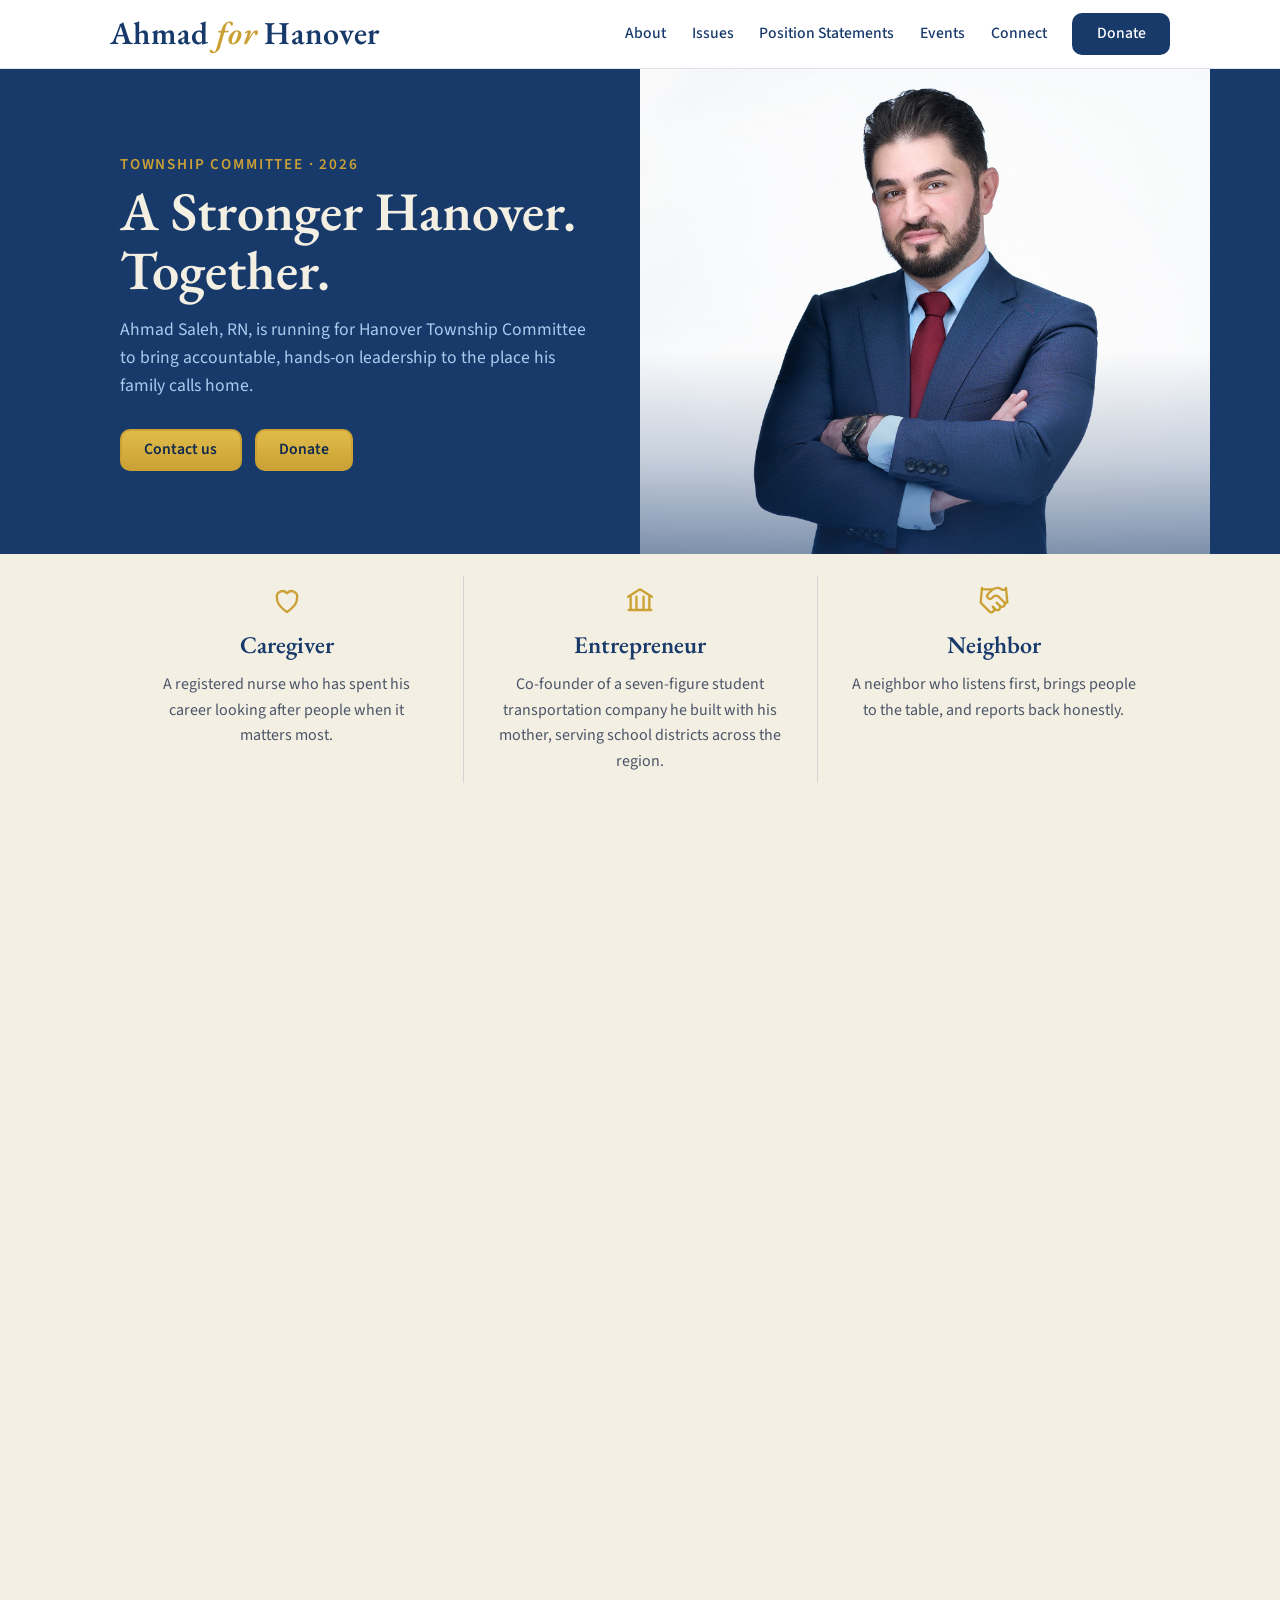
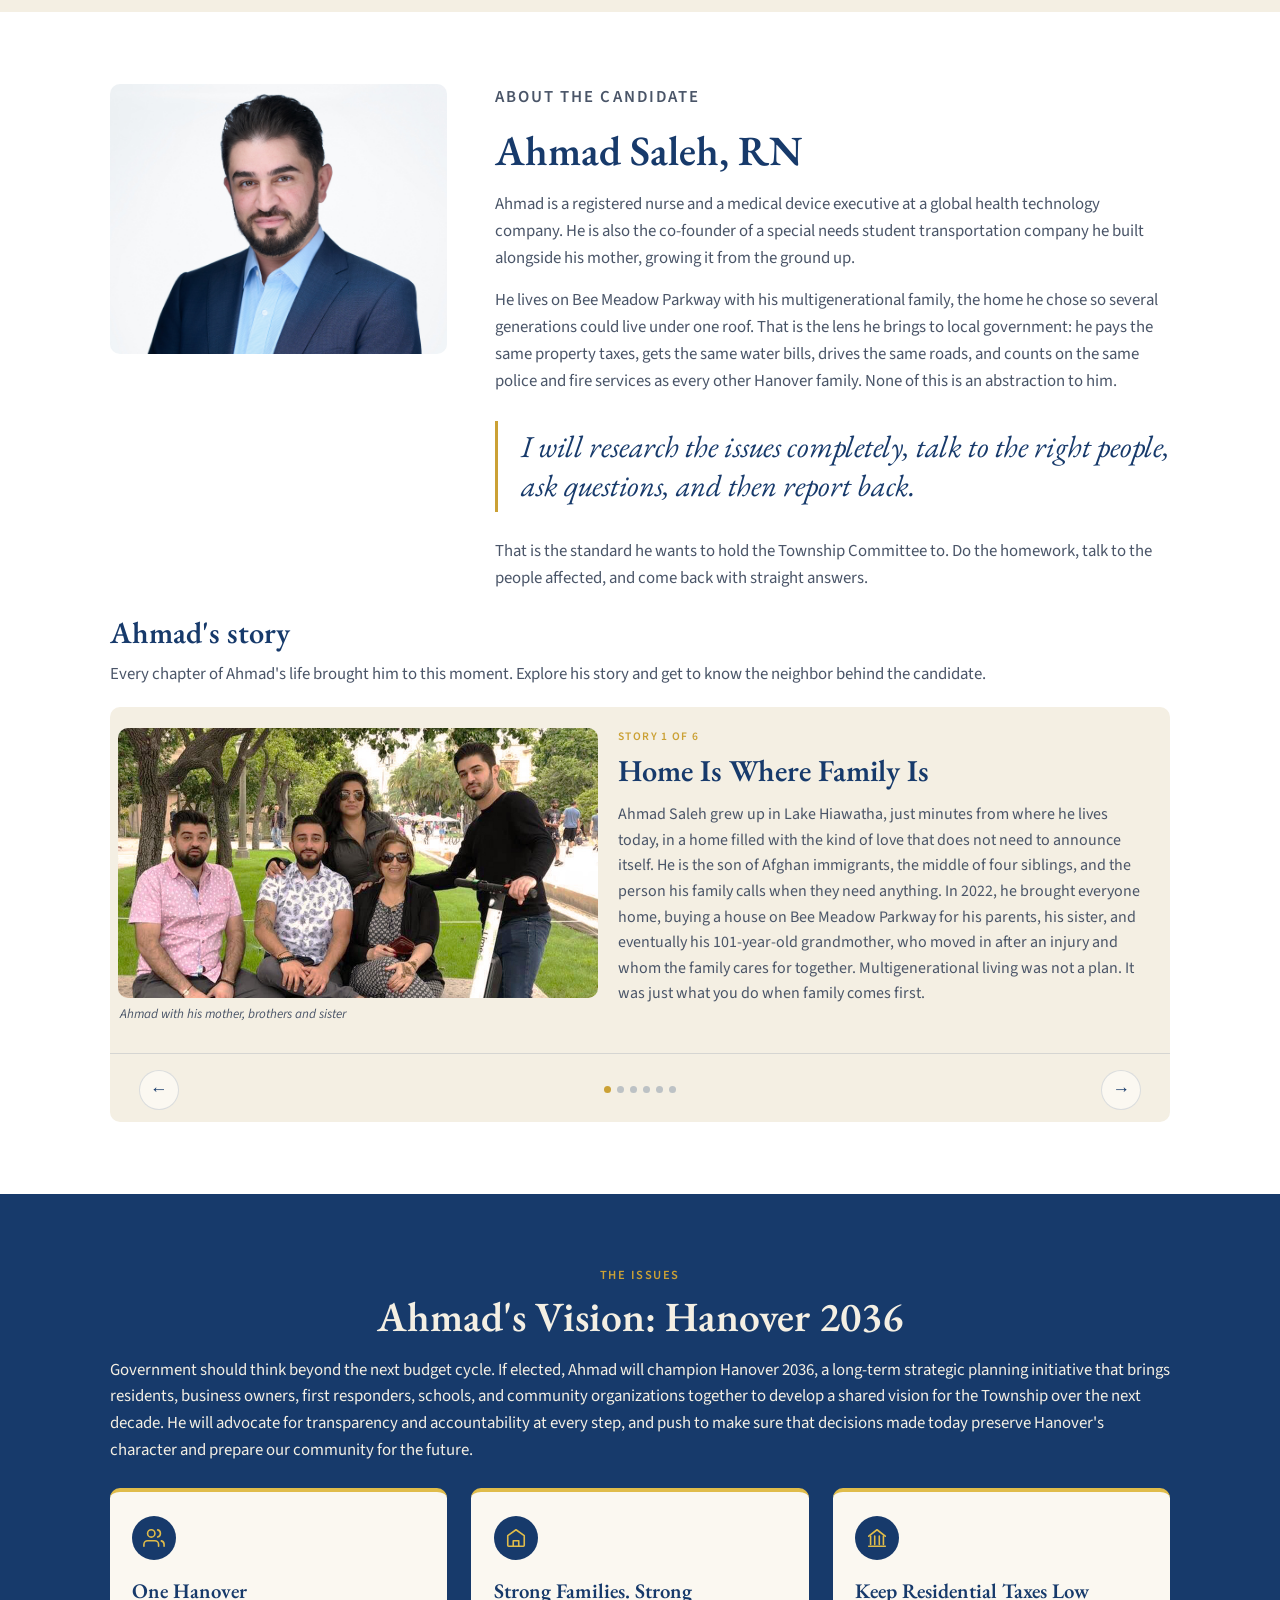
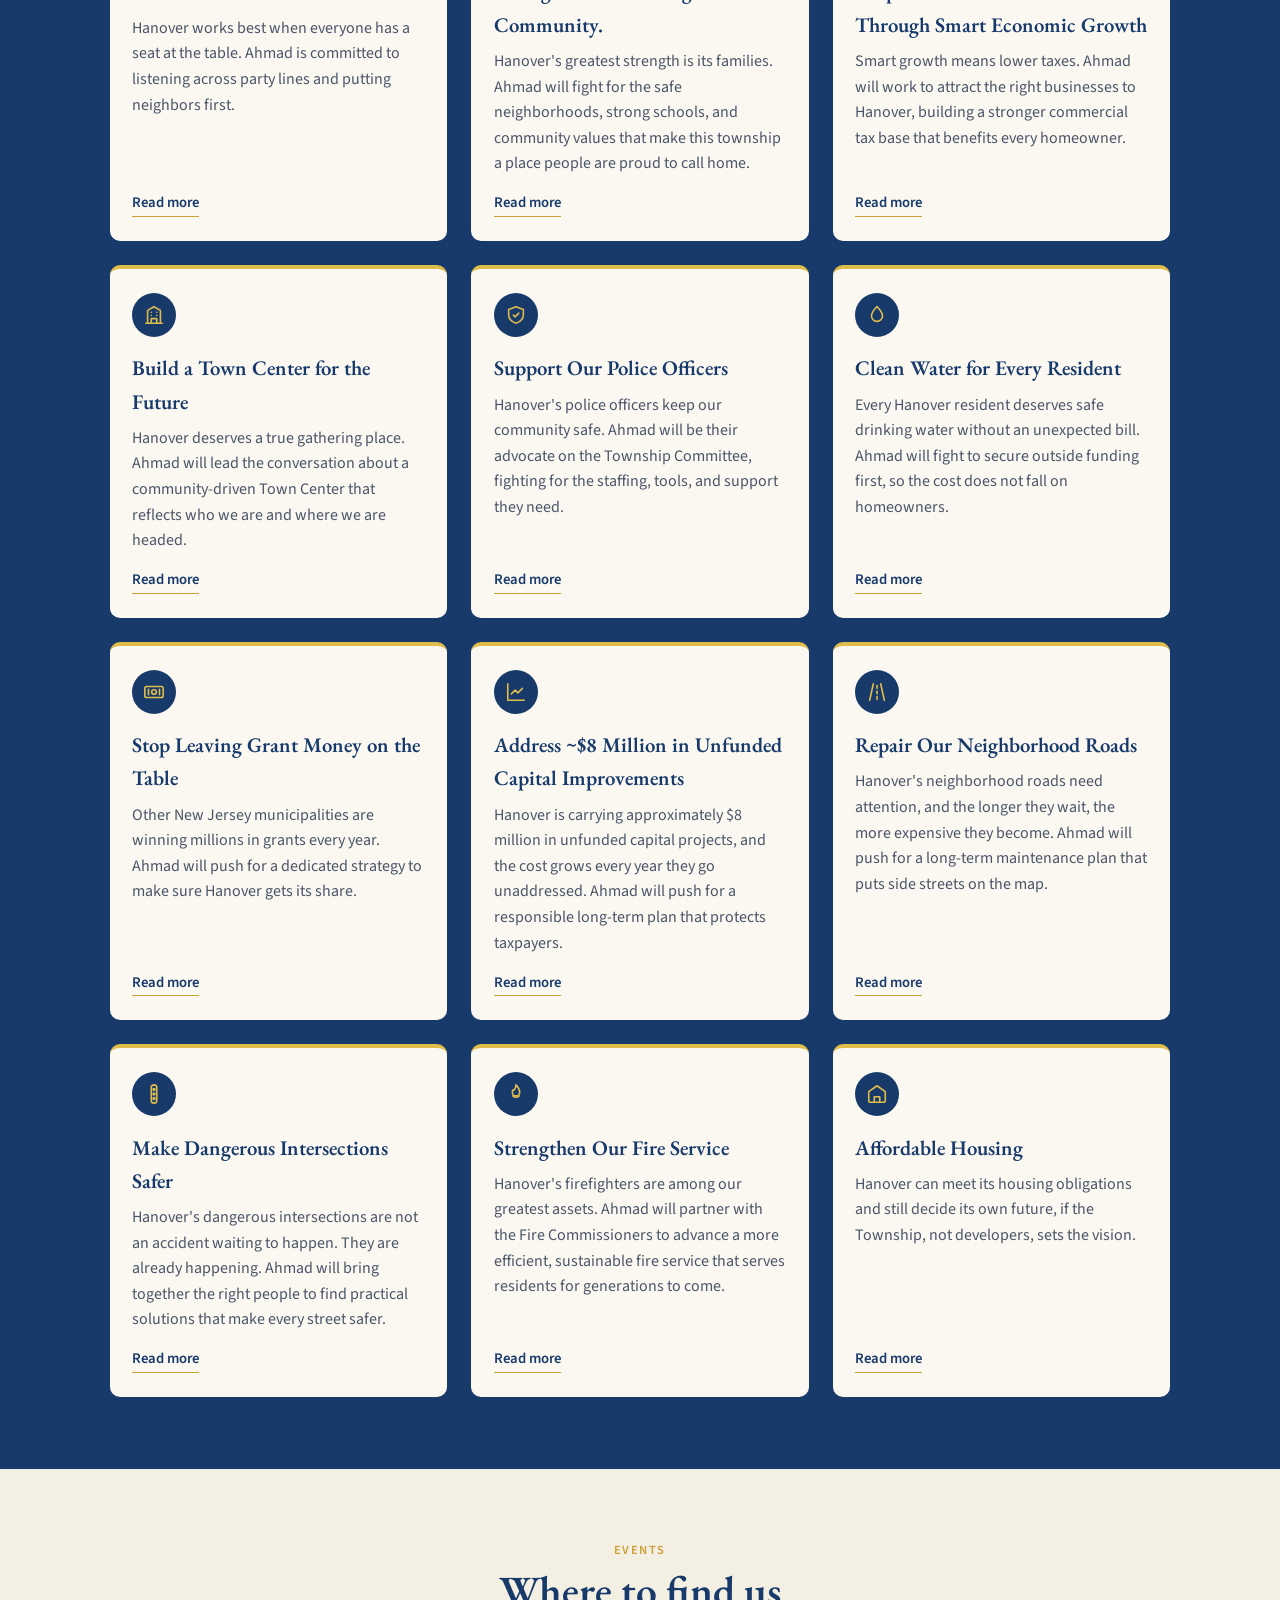
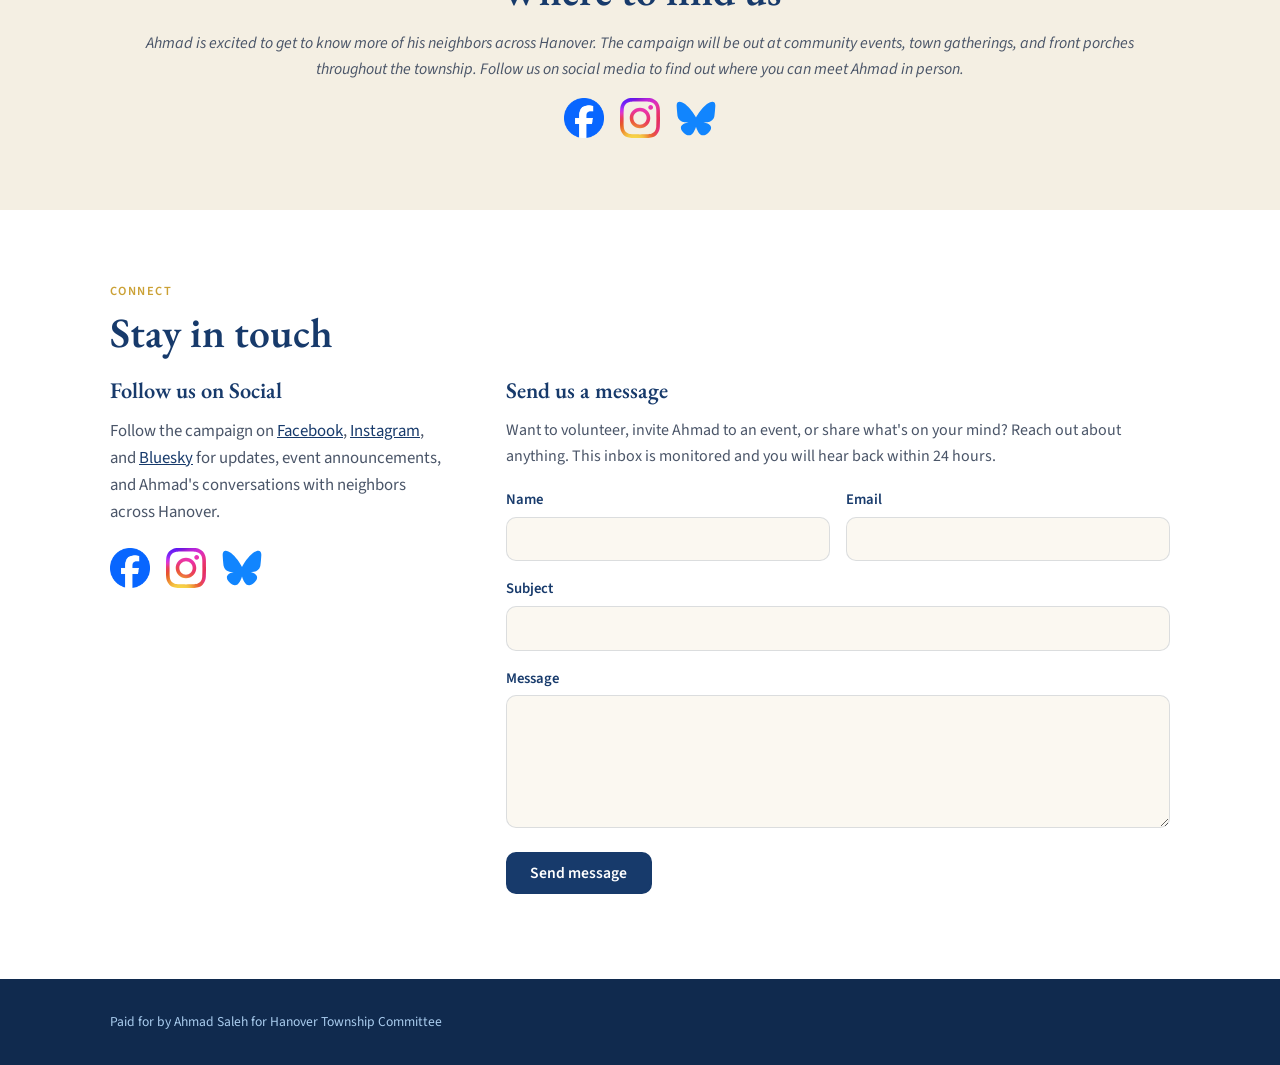
==== commit ac44f07f: "Update index.html" ====
--- a/index.html
+++ b/index.html
@@ -120,6 +120,19 @@
             <p>A neighbor who listens first, brings people to the table, and reports back honestly.</p>
           </div>
         </article>
+      </div>
+    </section>
+
+    <!-- ============ INSTAGRAM REEL ============ -->
+    <section aria-label="Campaign video" style="padding:24px 12px;">
+      <div style="max-width:540px;margin:auto;">
+        <iframe
+          src="https://www.instagram.com/reel/Depz8iBNSaM/embed/"
+          title="Ahmad for Hanover campaign video"
+          style="display:block;width:100%;height:760px;max-height:85vh;border:0;"
+          allow="autoplay; encrypted-media; fullscreen; picture-in-picture"
+          allowfullscreen>
+        </iframe>
       </div>
     </section>
 
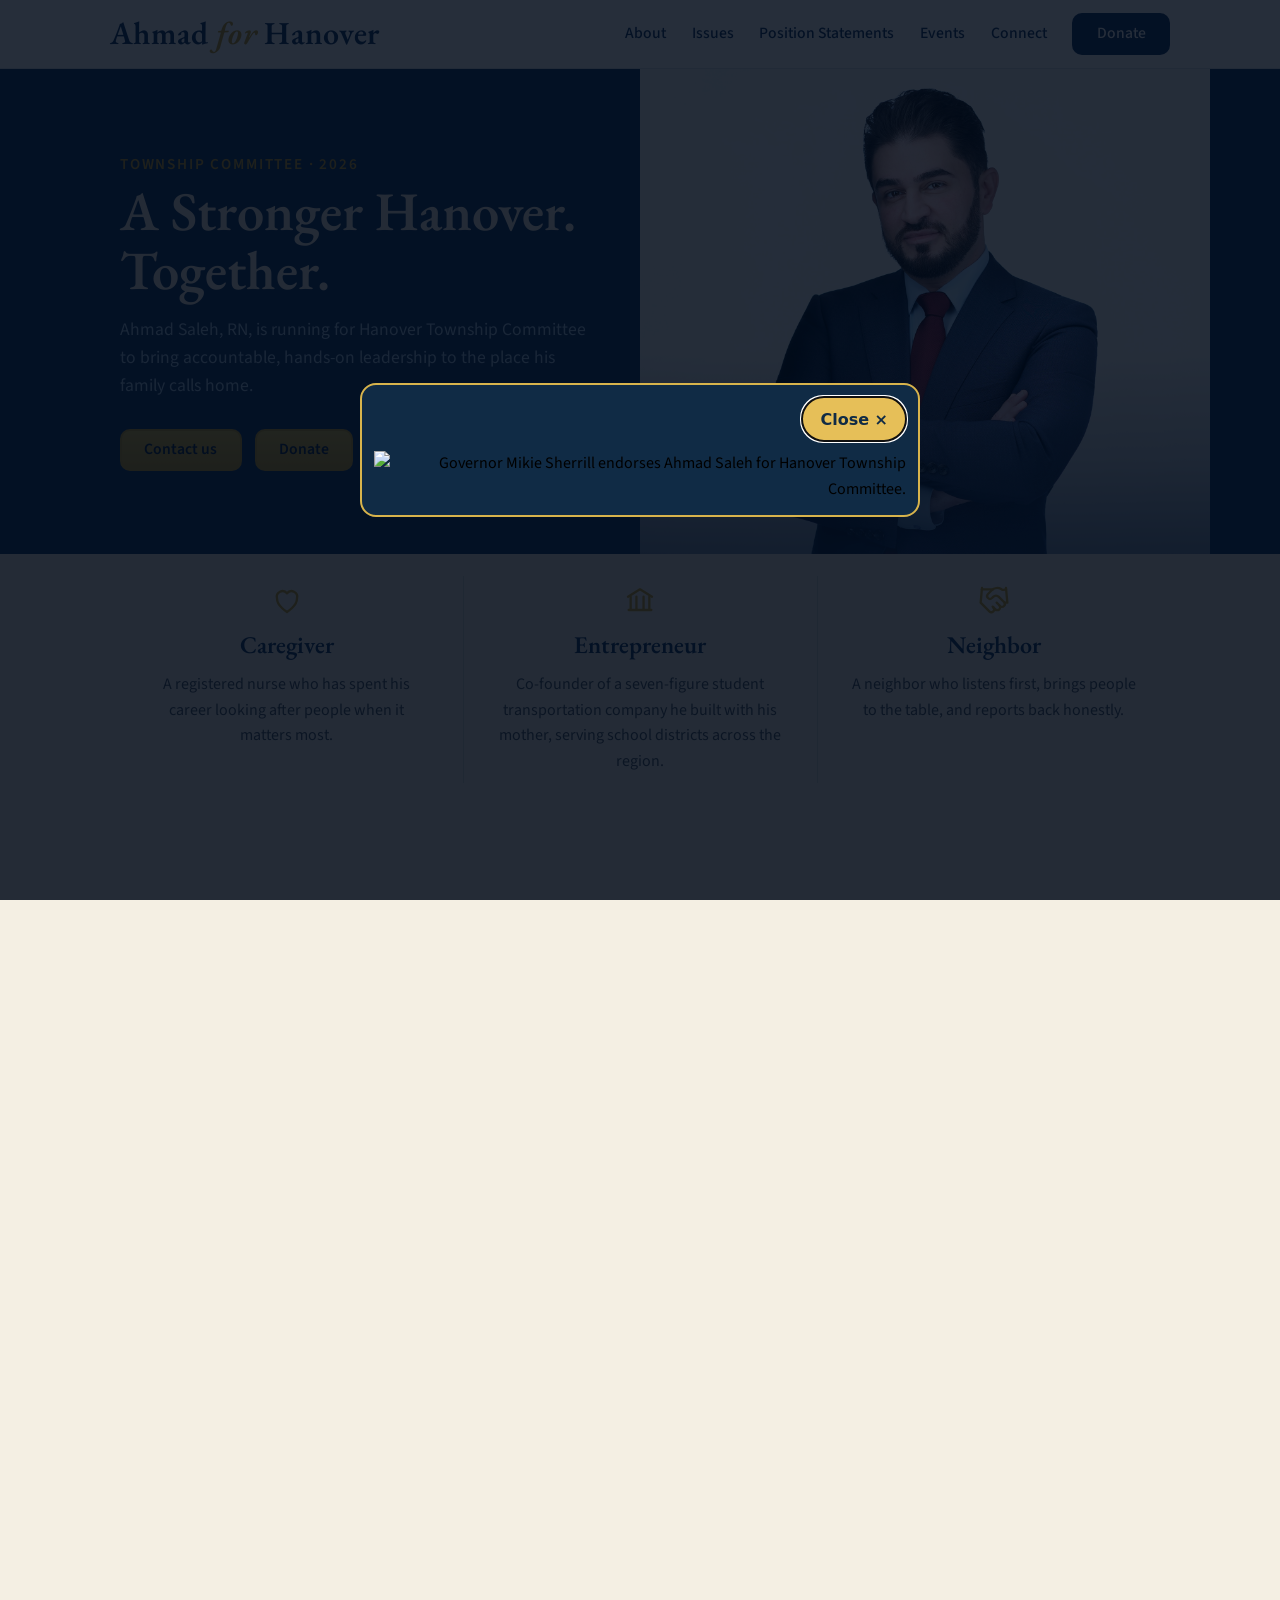
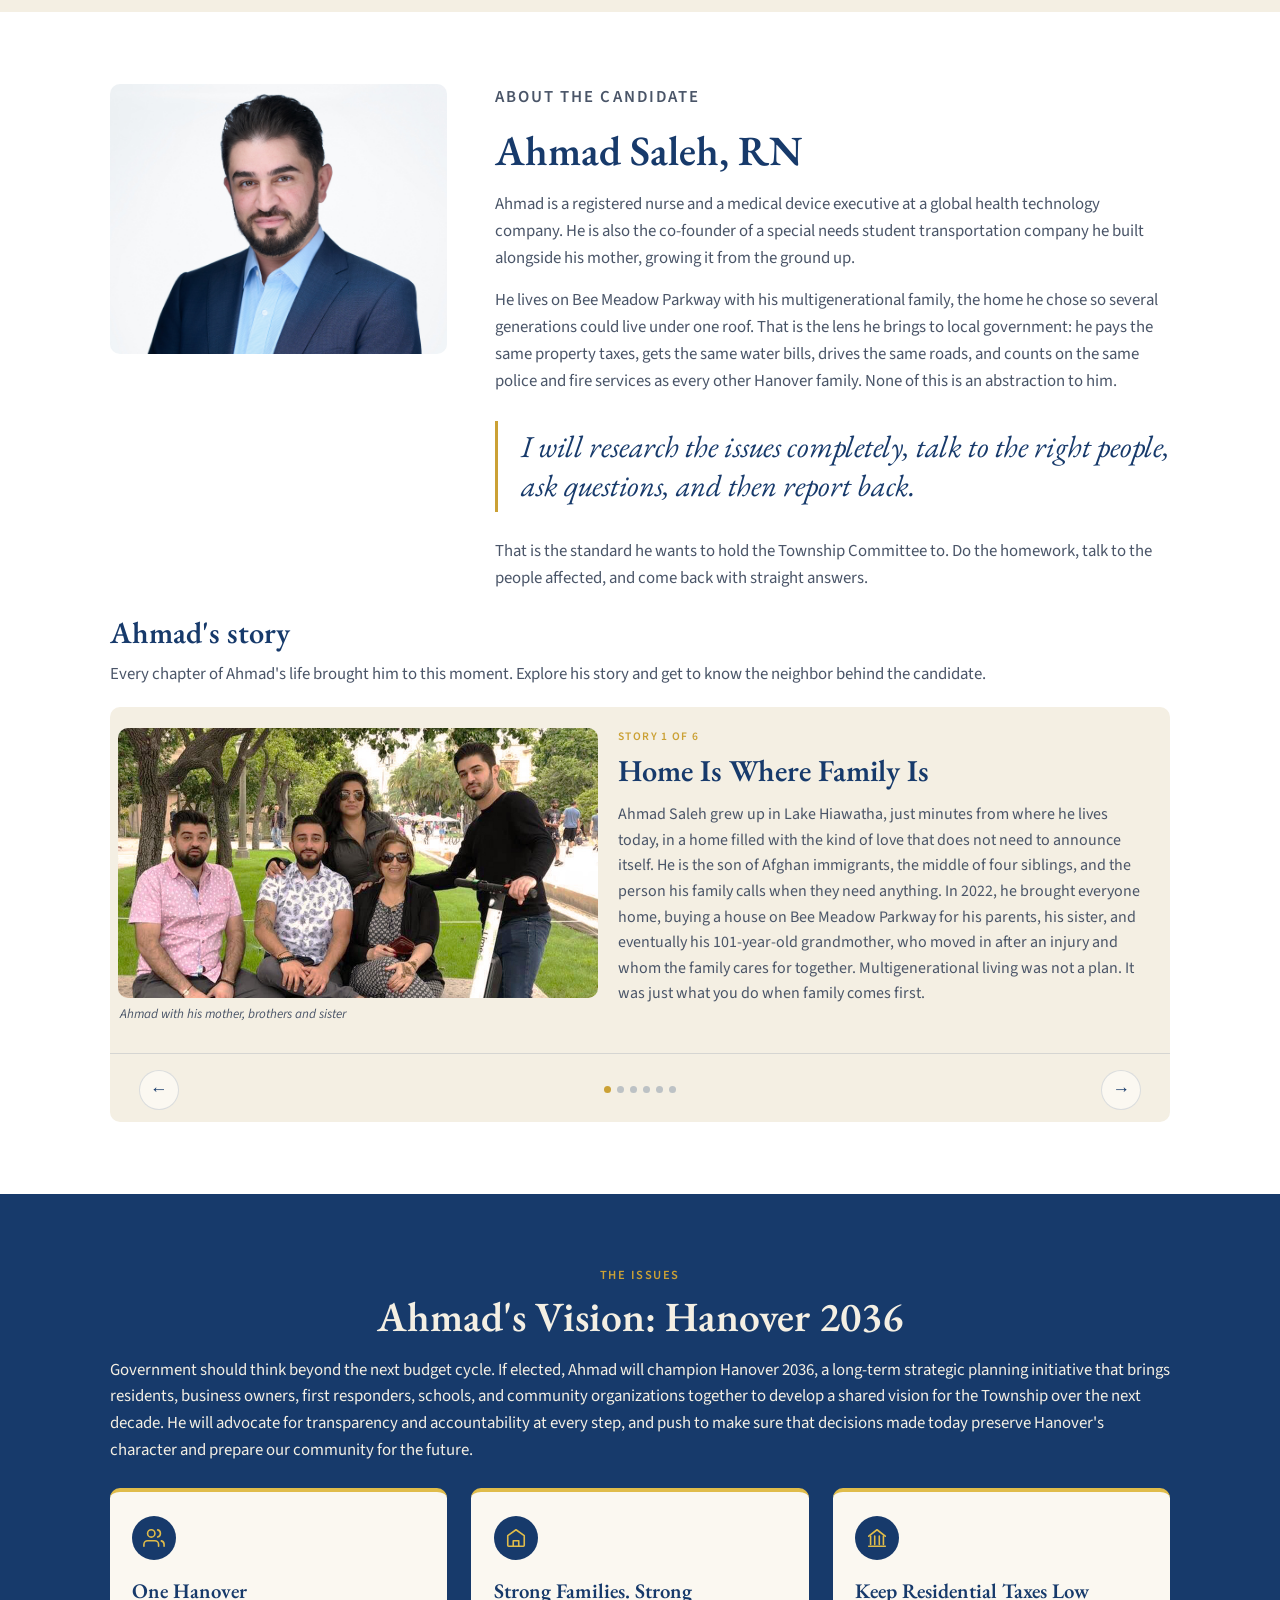
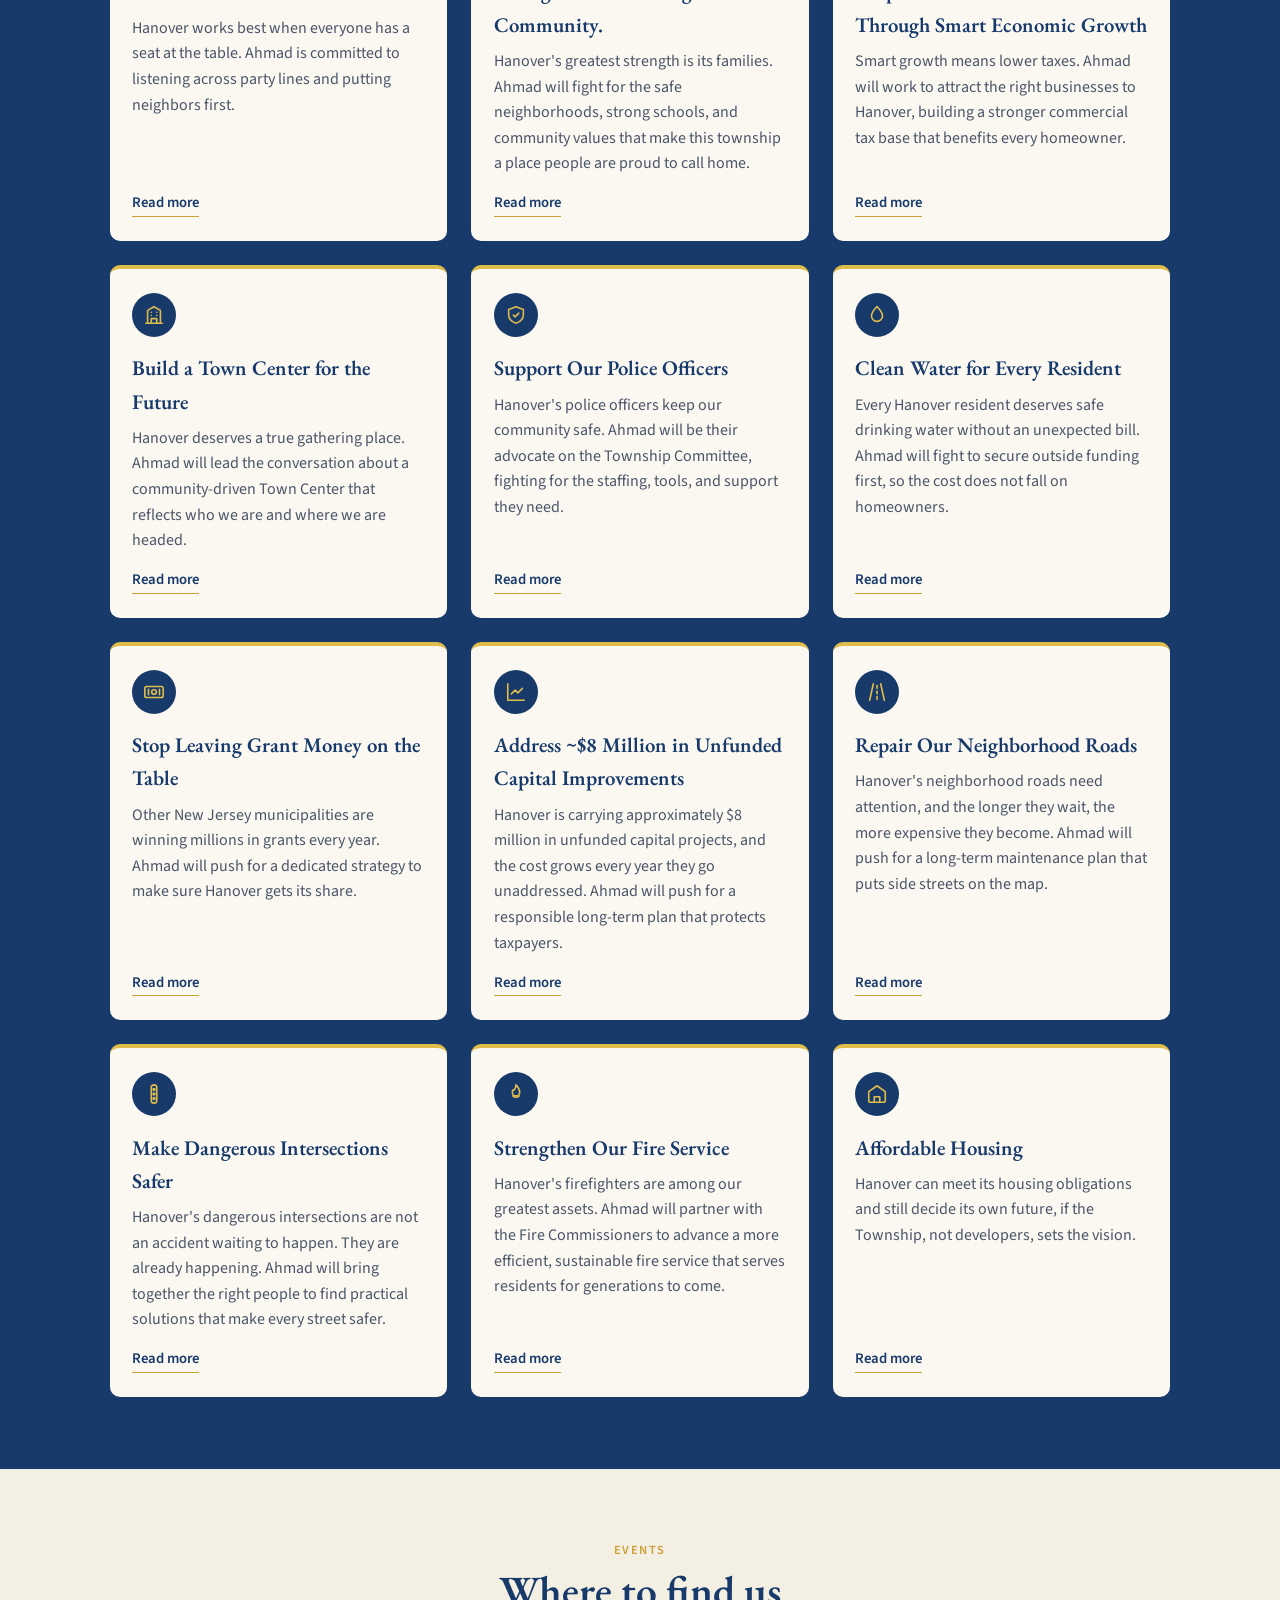
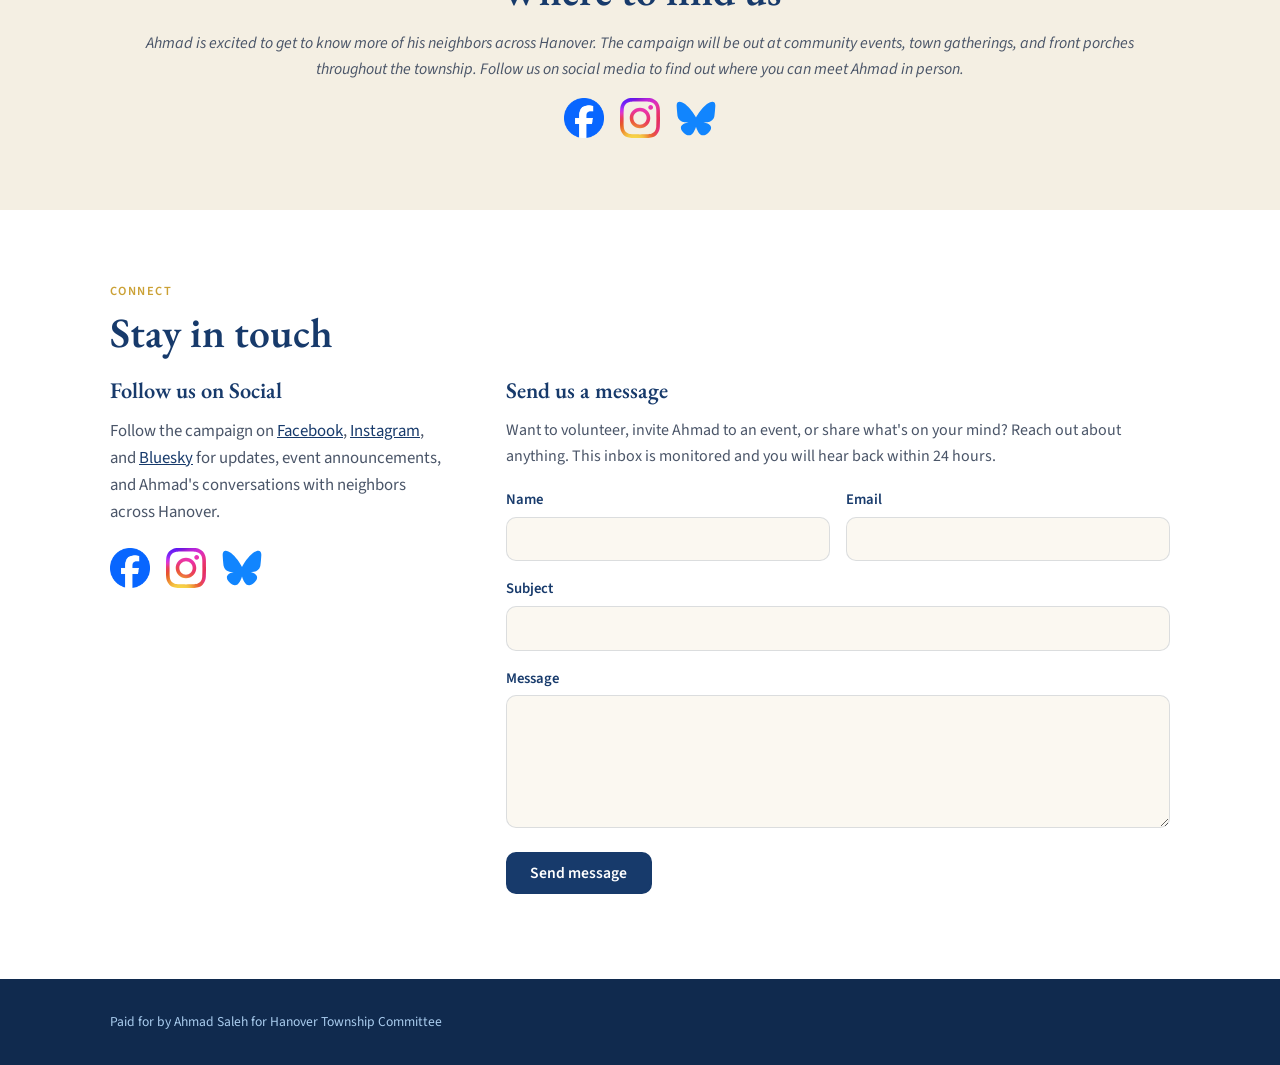
==== commit 2b518aec: "Update index.html" ====
--- a/index.html
+++ b/index.html
@@ -467,6 +467,91 @@
 
   <script src="scripts/scripts.js"></script>
 
-
+<style>
+  #endorsementPopup {
+    width: min(94vw, 560px);
+    max-height: 94vh;
+    max-height: 94dvh;
+    padding: 12px;
+    box-sizing: border-box;
+    overflow: auto;
+    border: 2px solid #d8b44c;
+    border-radius: 16px;
+    background: #102b45;
+    text-align: right;
+  }
+
+  #endorsementPopup::backdrop {
+    background: rgba(0, 10, 24, 0.85);
+  }
+
+  #endorsementPopup img {
+    display: block;
+    width: 100%;
+    max-height: 80vh;
+    object-fit: contain;
+    margin-top: 10px;
+  }
+
+  #endorsementPopup button {
+    min-height: 44px;
+    padding: 10px 18px;
+    border: 0;
+    border-radius: 24px;
+    background: #e6bf58;
+    color: #102b45;
+    font: 600 16px system-ui;
+    cursor: pointer;
+  }
+</style>
+
+<dialog
+  id="endorsementPopup"
+  aria-label="Endorsement announcement"
+>
+  <button id="closeEndorsement" type="button" autofocus>
+    Close ×
+  </button>
+
+  <img
+    src="endorsement.jpg"
+    alt="Governor Mikie Sherrill endorses Ahmad Saleh
+         for Hanover Township Committee."
+  >
+</dialog>
+
+<script>
+(() => {
+  const popup = document.getElementById("endorsementPopup");
+  let previousFocus;
+  let previousOverflow;
+
+  document.getElementById("closeEndorsement")
+    .addEventListener("click", () => popup.close());
+
+  popup.addEventListener("close", () => {
+    document.documentElement.style.overflow = previousOverflow;
+    if (previousFocus?.isConnected) previousFocus.focus();
+  });
+
+  function openPopup() {
+    if (typeof popup.showModal !== "function") return;
+
+    previousFocus = document.activeElement;
+    previousOverflow = document.documentElement.style.overflow;
+
+    popup.showModal();
+    document.documentElement.style.overflow = "hidden";
+  }
+
+  if (document.readyState === "loading") {
+    document.addEventListener("DOMContentLoaded", openPopup, {
+      once: true
+    });
+  } else {
+    openPopup();
+  }
+})();
+</script>
 </body>
 </html>
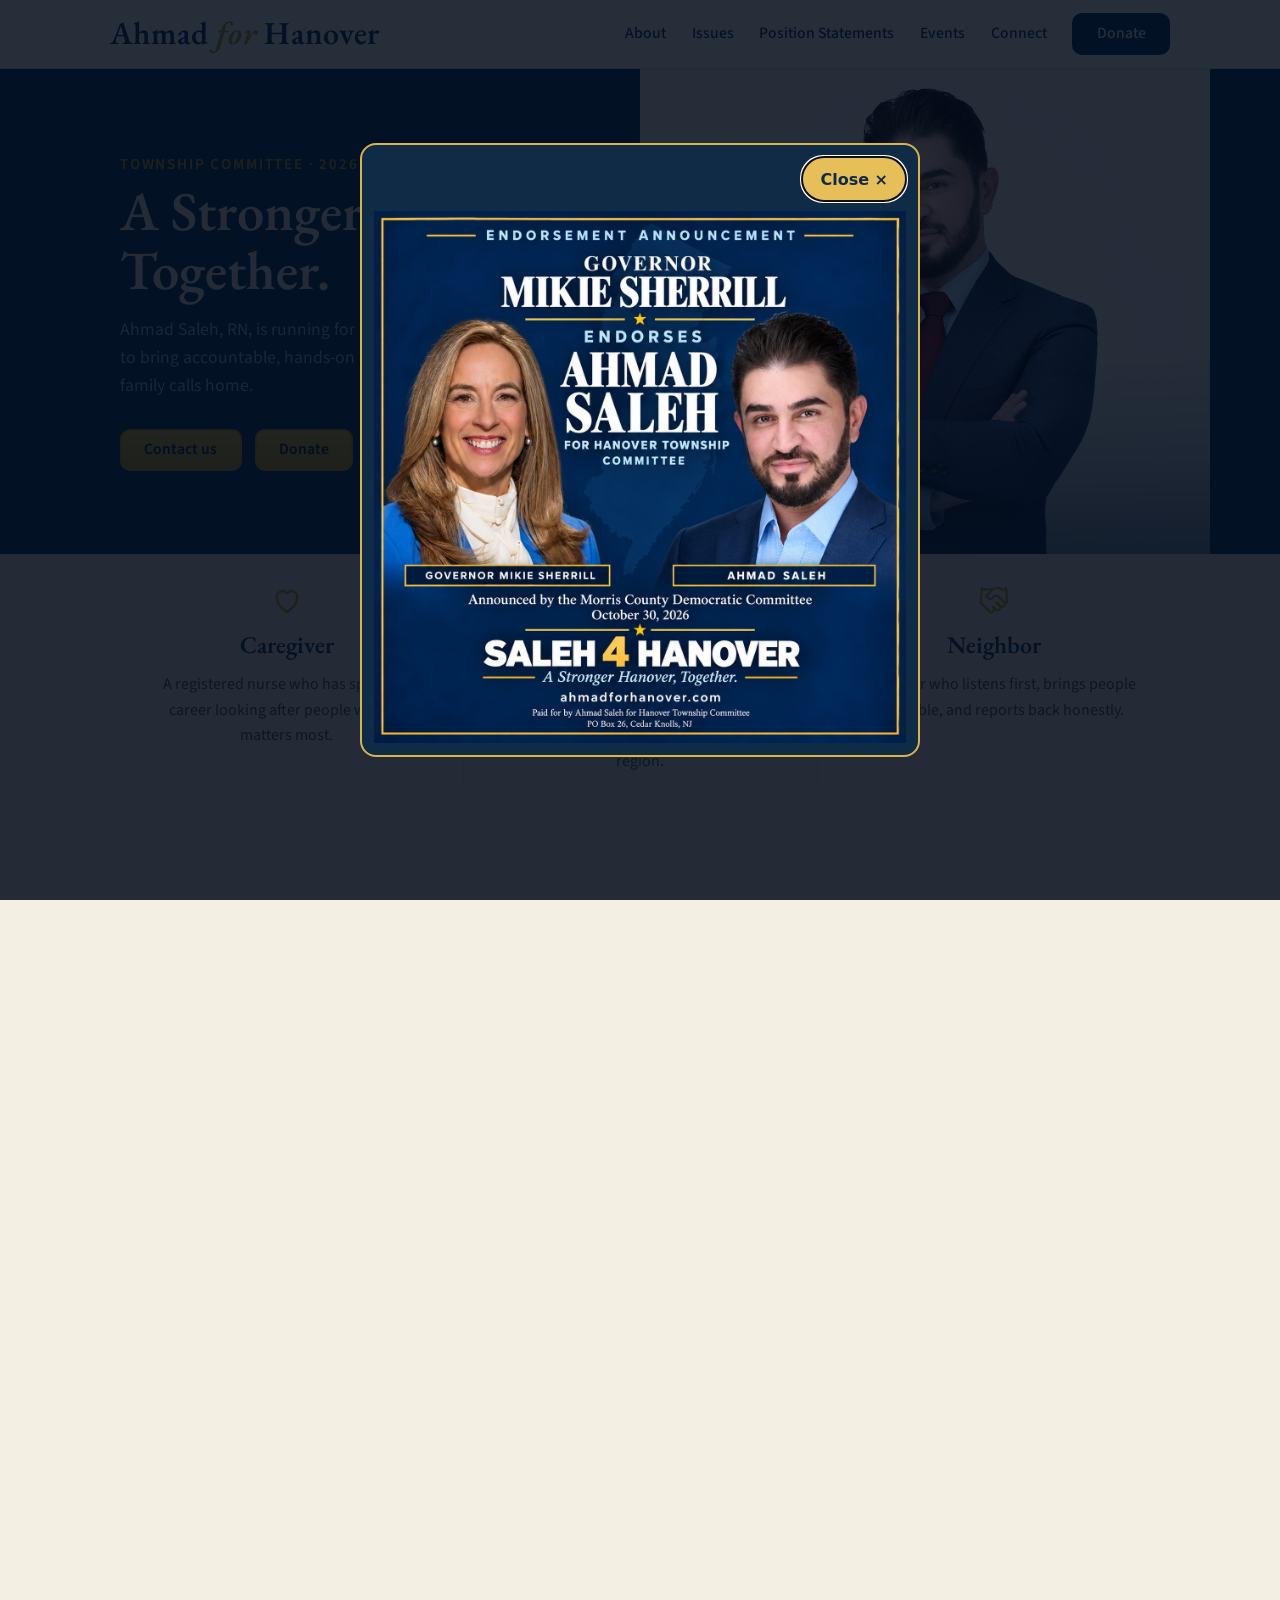
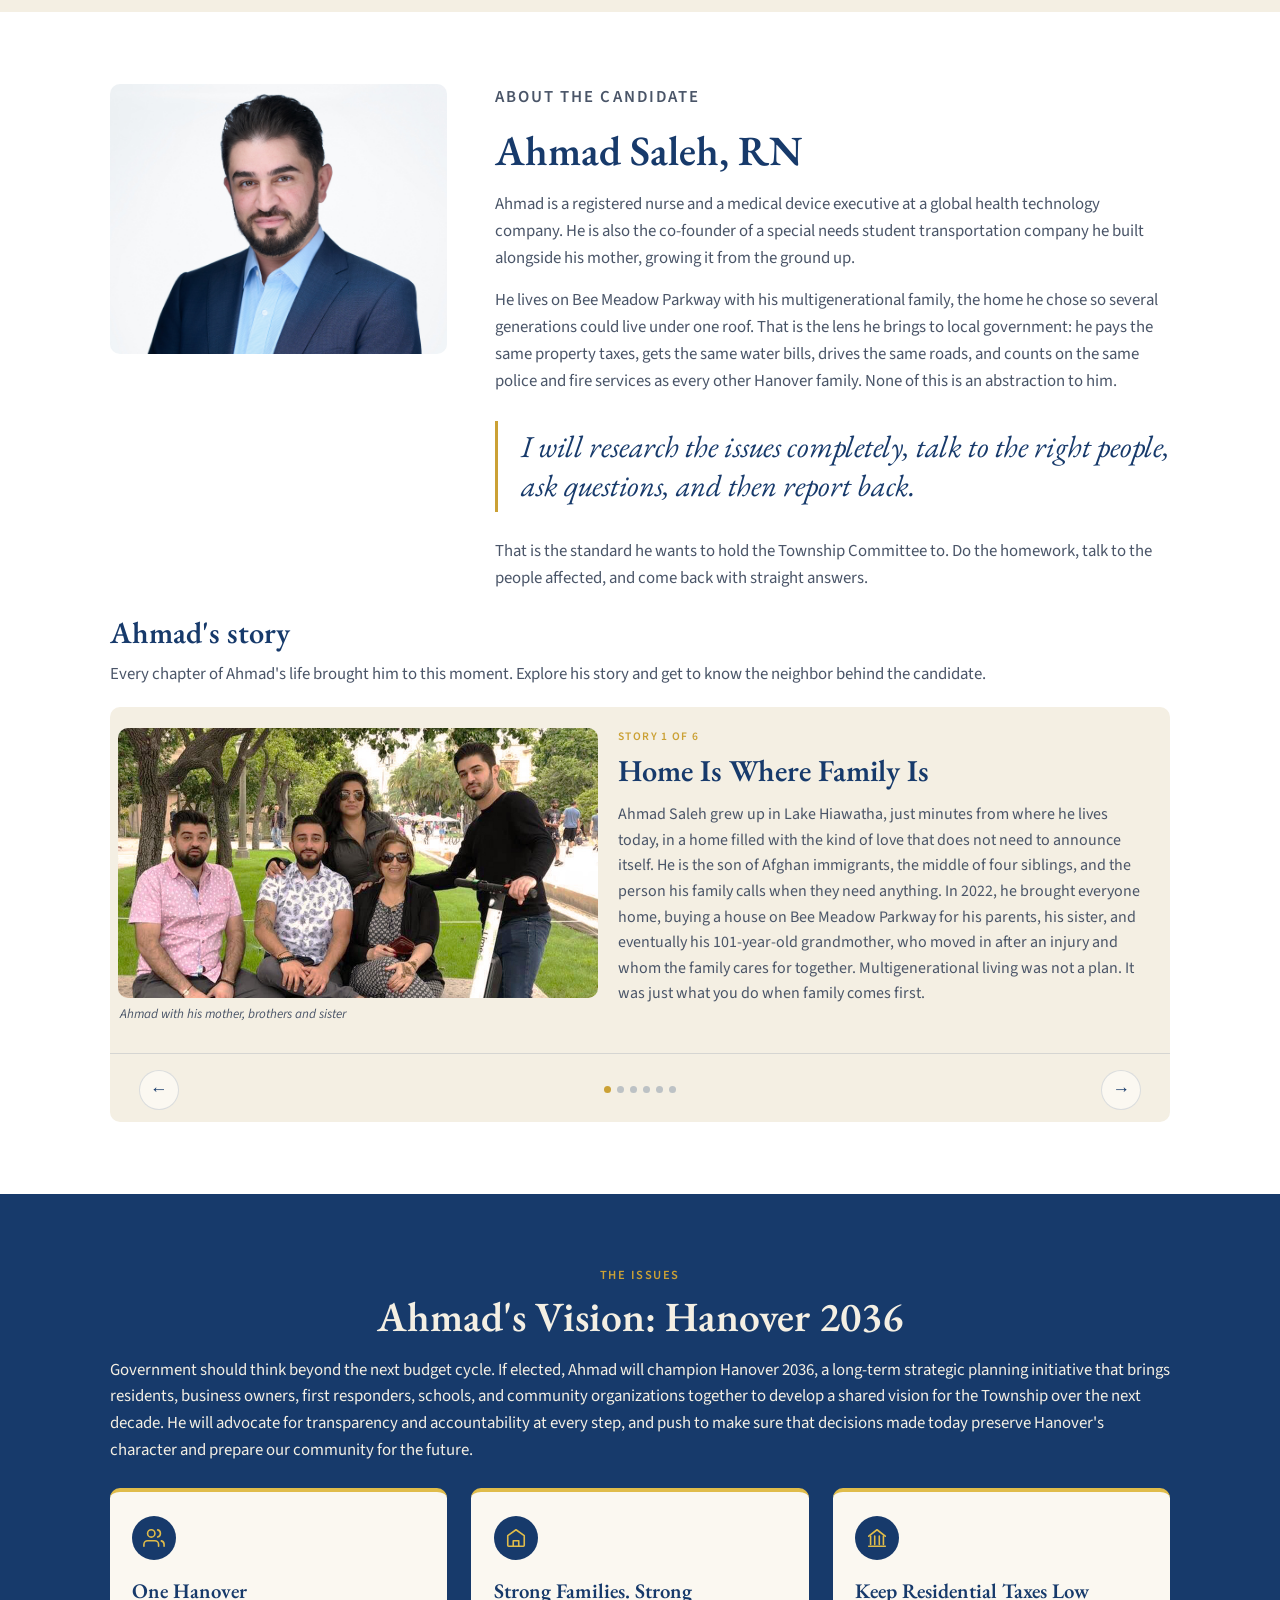
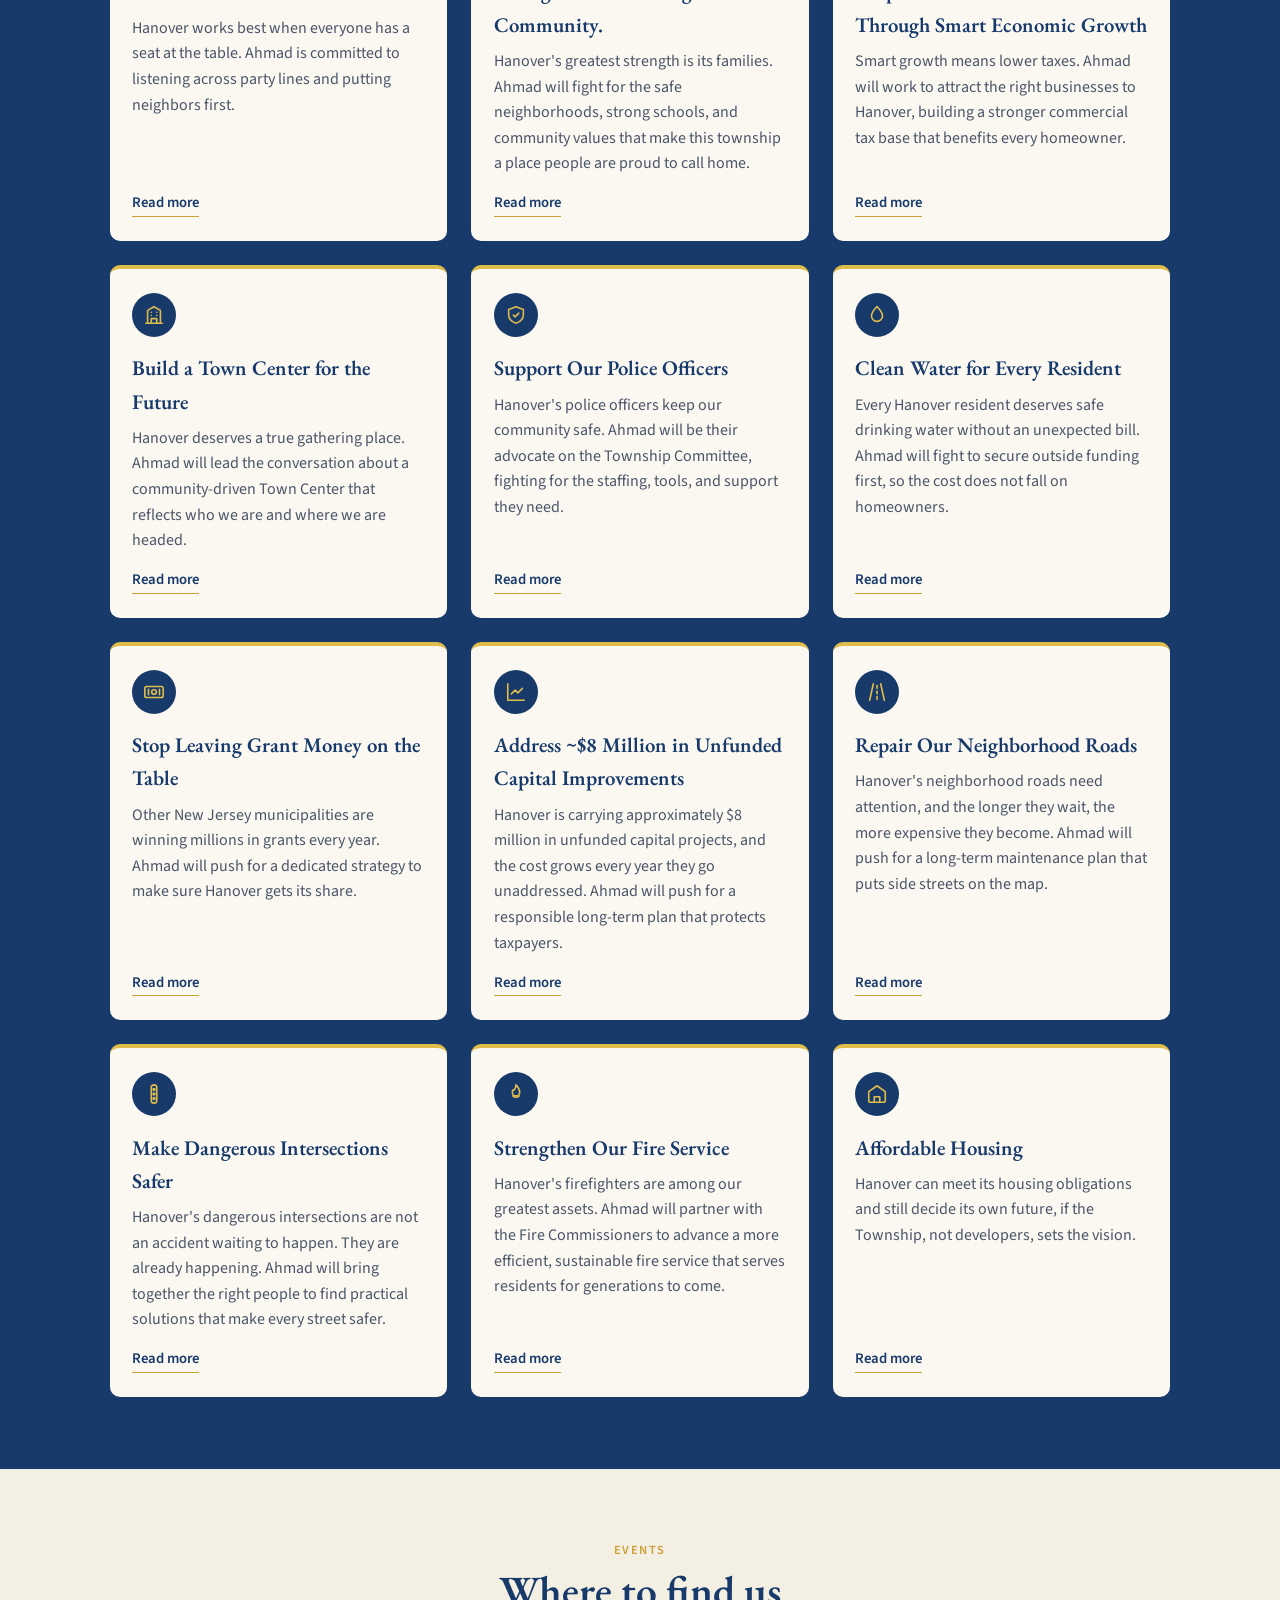
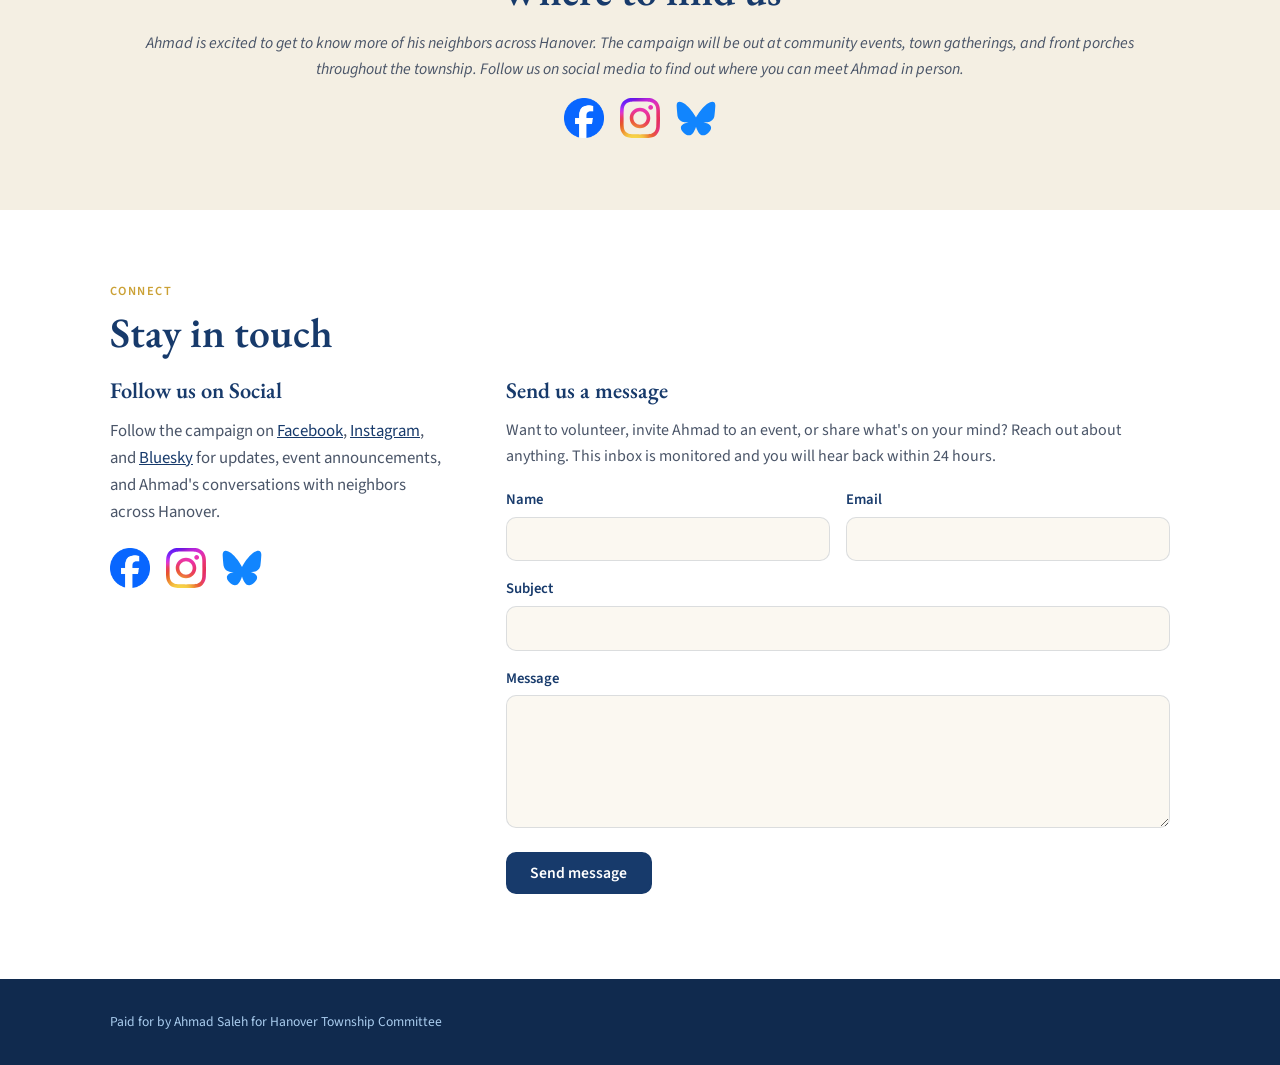
==== commit 06f0500e: "Update index.html" ====
--- a/index.html
+++ b/index.html
@@ -514,7 +514,7 @@
   </button>
 
   <img
-    src="endorsement.jpg"
+    src="assets/images/851DDE3E-DEDB-4A82-A693-73A9481877A5.png"
     alt="Governor Mikie Sherrill endorses Ahmad Saleh
          for Hanover Township Committee."
   >
